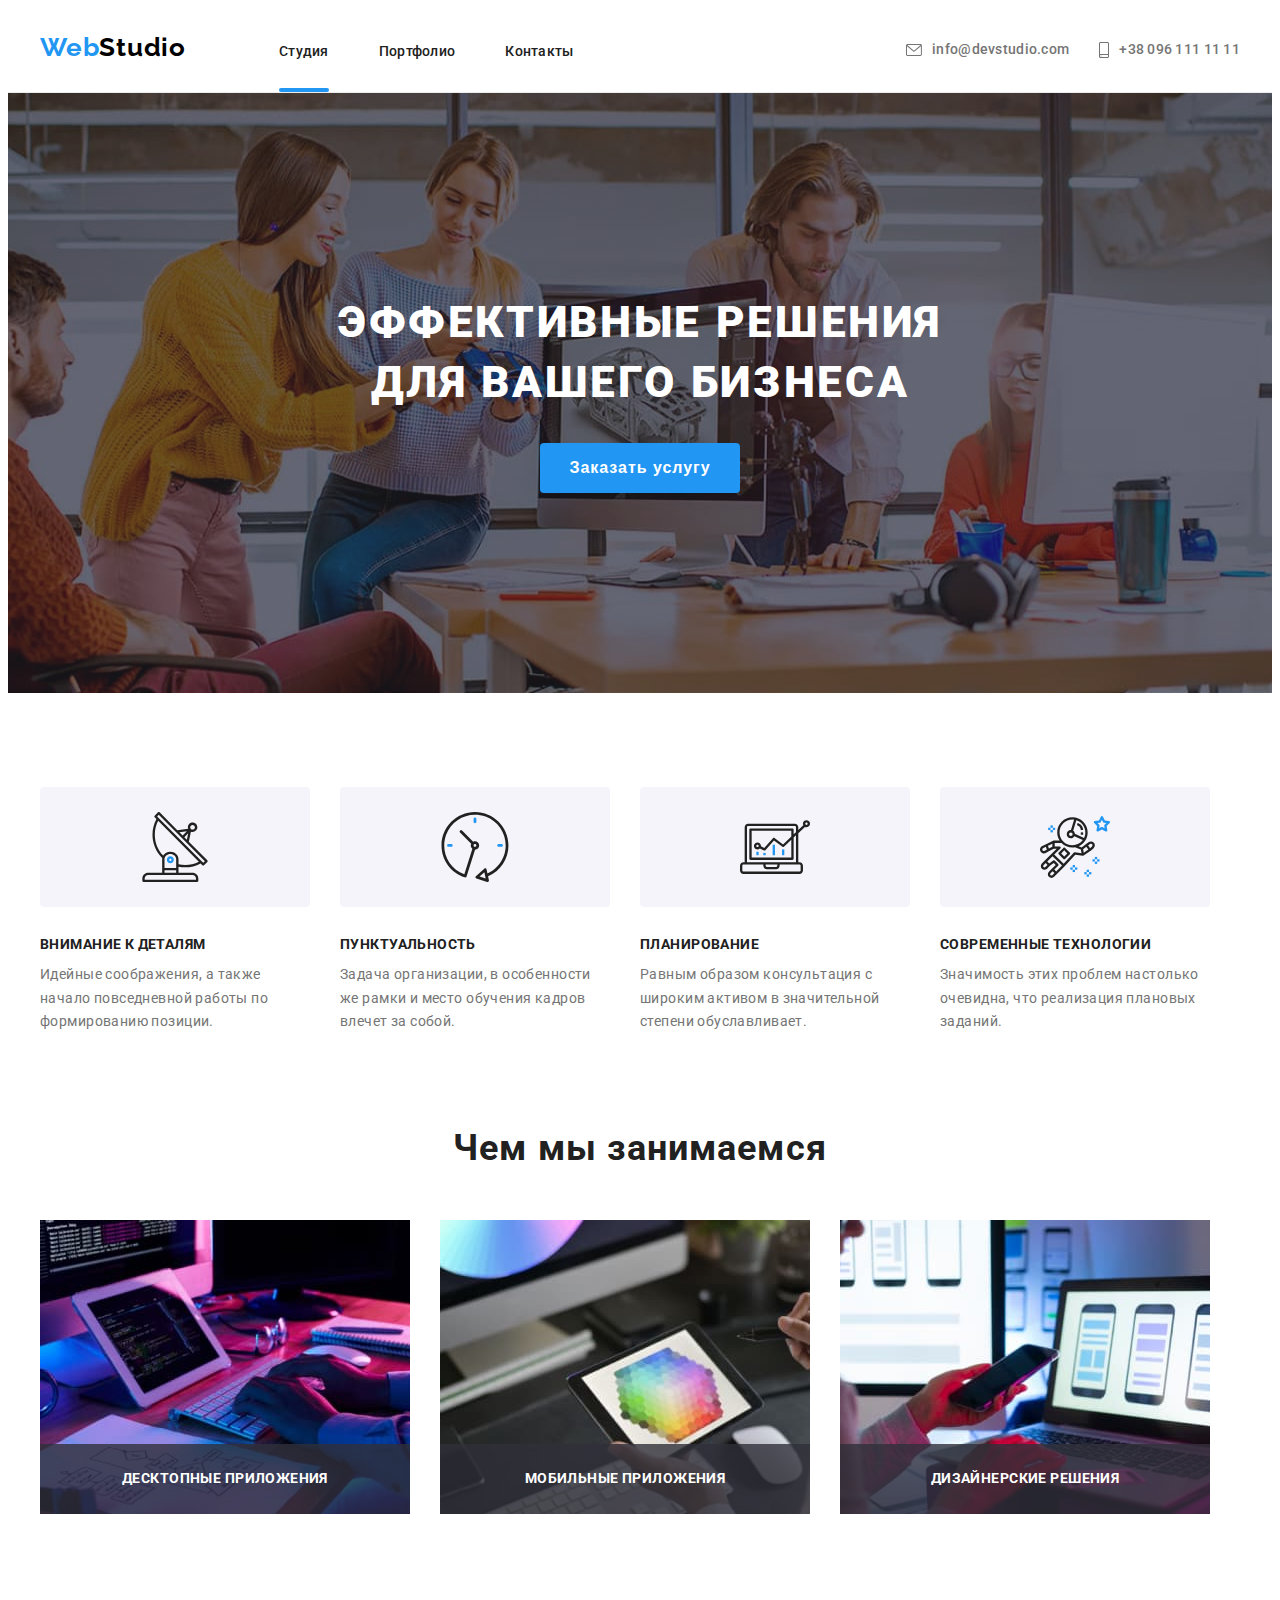
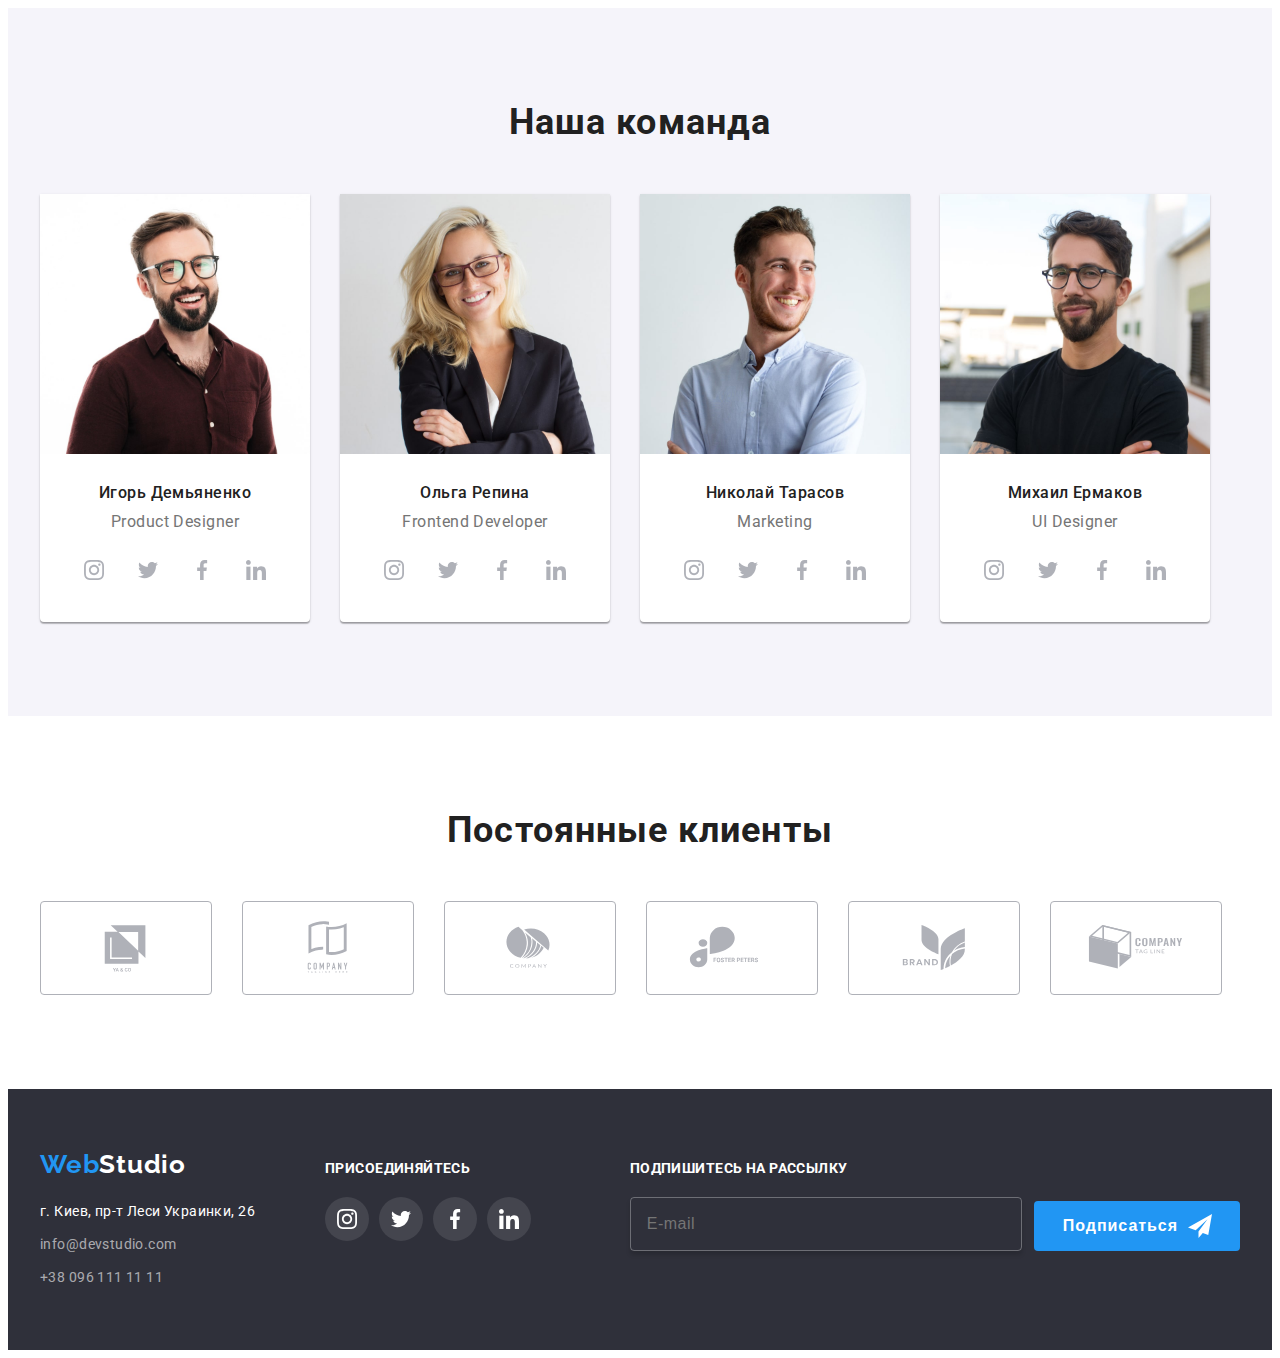
==== index.html @ 8628cba4 "Initial commit" ====
<!DOCTYPE html>
<html lang="ru">
  <head>
    <meta charset="UTF-8" />
    <meta http-equiv="X-UA-Compatible" content="IE=edge" />
    <meta name="viewport" content="width=device-width, initial-scale=1.0" />
    <title>WebStudio</title>
    <link rel="preconnect" href="https://fonts.googleapis.com" />
    <link rel="preconnect" href="https://fonts.gstatic.com" crossorigin />
    <link
      href="https://fonts.googleapis.com/css2?family=Raleway:wght@700&family=Roboto:wght@400;500;700;900&display=swap"
      rel="stylesheet"
    />
    <link
      rel="stylesheet"
      href="https://cdnjs.cloudflare.com/ajax/libs/modern-normalize/1.1.0/modern-normalize.min.css"
      integrity="sha512-wpPYUAdjBVSE4KJnH1VR1HeZfpl1ub8YT/NKx4PuQ5NmX2tKuGu6U/JRp5y+Y8XG2tV+wKQpNHVUX03MfMFn9Q=="
      crossorigin="anonymous"
      referrerpolicy="no-referrer"
    />
    <link rel="stylesheet" href="./css/main.min.css" />
  </head>
  <body>
    <header class="header">
      <div class="container header__container">
        <a class="logo header__logo" lang="en" href="./index.html"
          >Web<span class="header__logo-studio--color">Studio</span>
        </a>
        <nav>
          <ul class="wrap">
            <li class="header__list">
              <a class="header__nav header__nav--current" href="./index.html">Студия</a>
            </li>
            <li class="header__list">
              <a class="header__nav" href="./portfolio.html">Портфолио</a>
            </li>
            <li class="header__list">
              <a class="header__nav" href="">Контакты</a>
            </li>
          </ul>
        </nav>
        <ul class="header__contacts--position">
          <li>
            <a class="header__contacts header--gmail-position" href="mailto:info@devstudio.com">
              <svg class="header__contacts-icon" width="16" height="12">
                <use href="./images/icons.svg#icon-envelope"></use></svg
              >info@devstudio.com</a
            >
          </li>
          <li>
            <a class="header__contacts" href="tel:+380961111111">
              <svg class="header__contacts-icon" width="10" height="16">
                <use href="./images/icons.svg#icon-smartphone"></use></svg
              >+38 096 111 11 11</a
            >
          </li>
        </ul>
      </div>
    </header>
    <main class="main">
      <section class="title">
        <div class="container">
          <h1 class="title__text">Эффективные решения для вашего бизнеса</h1>
          <button class="button title__button--position" type="button" data-modal-open>
            Заказать услугу
          </button>
        </div>
      </section>
      <section class="features">
        <div class="container">
          <ul class="wrap">
            <li class="features__list">
              <div class="features__icon">
                <svg width="70" height="70">
                  <use href="./images/icons.svg#icon-antenna"></use>
                </svg>
              </div>
              <h3 class="features__list--item">Внимание к деталям</h3>
              <p class="features__list--aside">
                Идейные соображения, а также начало повседневной работы по формированию позиции.
              </p>
            </li>
            <li class="features__list">
              <div class="features__icon">
                <svg width="70" height="70">
                  <use href="./images/icons.svg#icon-clock"></use>
                </svg>
              </div>
              <h3 class="features__list--item">Пунктуальность</h3>
              <p class="features__list--aside">
                Задача организации, в особенности же рамки и место обучения кадров влечет за собой.
              </p>
            </li>
            <li class="features__list">
              <div class="features__icon">
                <svg width="70" height="70">
                  <use href="./images/icons.svg#icon-diagram"></use>
                </svg>
              </div>
              <h3 class="features__list--item">Планирование</h3>
              <p class="features__list--aside">
                Равным образом консультация с широким активом в значительной степени обуславливает.
              </p>
            </li>
            <li class="features__list">
              <div class="features__icon">
                <svg width="70" height="70">
                  <use href="./images/icons.svg#icon-astronaut"></use>
                </svg>
              </div>
              <h3 class="features__list--item">Современные технологии</h3>
              <p class="features__list--aside">
                Значимость этих проблем настолько очевидна, что реализация плановых заданий.
              </p>
            </li>
          </ul>
        </div>
      </section>
      <section class="work">
        <div class="container">
          <h2 class="work__title">Чем мы занимаемся</h2>
          <ul class="wrap">
            <li class="work__list">
              <img
                src="./images/img1.jpg"
                width="370"
                height="294"
                alt="Создание структуры и написание кода"
              />
              <p class="work__text">Десктопные приложения</p>
            </li>
            <li class="work__list">
              <img
                src="./images/img2.jpg"
                width="370"
                height="294"
                alt="Создание приложения для мобильного"
              />
              <p class="work__text">Мобильные приложения</p>
            </li>
            <li class="work__list">
              <img src="./images/img3.jpg" width="370" height="294" alt="Подбор цветовых решений" />
              <p class="work__text">Дизайнерские решения</p>
            </li>
          </ul>
        </div>
      </section>
      <section class="team">
        <div class="container">
          <h2 class="title__team">Наша команда</h2>
          <ul class="wrap">
            <li class="team__list">
              <img src="./images/comand1.jpg" width="270" height="260" alt="Игорь Демьяненко" />
              <div class="team__card">
                <h3 class="team__name">Игорь Демьяненко</h3>
                <p class="team__prof" lang="en">Product Designer</p>
                <ul class="soc-list">
                  <li class="soc-list__item">
                    <a class="soc-list__link soc-list__link--color-grey" href="">
                      <svg width="20" height="20">
                        <use href="./images/icons.svg#icon-instagram"></use>
                      </svg>
                    </a>
                  </li>
                  <li class="soc-list__item">
                    <a class="soc-list__link soc-list__link--color-grey" href="">
                      <svg width="20" height="20">
                        <use href="./images/icons.svg#icon-twitter"></use>
                      </svg>
                    </a>
                  </li>
                  <li class="soc-list__item">
                    <a class="soc-list__link soc-list__link--color-grey" href="">
                      <svg width="20" height="20">
                        <use href="./images/icons.svg#icon-facebook"></use>
                      </svg>
                    </a>
                  </li>
                  <li class="soc-list__item">
                    <a class="soc-list__link soc-list__link--color-grey" href="">
                      <svg width="20" height="20">
                        <use href="./images/icons.svg#icon-linkedin"></use>
                      </svg>
                    </a>
                  </li>
                </ul>
              </div>
            </li>
            <li class="team__list">
              <img src="./images/comand2.jpg" width="270" height="260" alt="Ольга Репина" />
              <div class="team__card">
                <h3 class="team__name">Ольга Репина</h3>
                <p class="team__prof" lang="en">Frontend Developer</p>
                <ul class="soc-list">
                  <li class="soc-list__item">
                    <a class="soc-list__link soc-list__link--color-grey" href="">
                      <svg width="20" height="20">
                        <use href="./images/icons.svg#icon-instagram"></use>
                      </svg>
                    </a>
                  </li>
                  <li class="soc-list__item">
                    <a class="soc-list__link soc-list__link--color-grey" href="">
                      <svg width="20" height="20">
                        <use href="./images/icons.svg#icon-twitter"></use>
                      </svg>
                    </a>
                  </li>
                  <li class="soc-list__item">
                    <a class="soc-list__link soc-list__link--color-grey" href="">
                      <svg width="20" height="20">
                        <use href="./images/icons.svg#icon-facebook"></use>
                      </svg>
                    </a>
                  </li>
                  <li class="soc-list__item">
                    <a class="soc-list__link soc-list__link--color-grey" href="">
                      <svg width="20" height="20">
                        <use href="./images/icons.svg#icon-linkedin"></use>
                      </svg>
                    </a>
                  </li>
                </ul>
              </div>
            </li>
            <li class="team__list">
              <img src="./images/comand3.jpg" width="270" height="260" alt="Николай Тарасов" />
              <div class="team__card">
                <h3 class="team__name">Николай Тарасов</h3>
                <p class="team__prof" lang="en">Marketing</p>
                <ul class="soc-list">
                  <li class="soc-list__item">
                    <a class="soc-list__link soc-list__link--color-grey" href="">
                      <svg width="20" height="20">
                        <use href="./images/icons.svg#icon-instagram"></use>
                      </svg>
                    </a>
                  </li>
                  <li class="soc-list__item">
                    <a class="soc-list__link soc-list__link--color-grey" href="">
                      <svg width="20" height="20">
                        <use href="./images/icons.svg#icon-twitter"></use>
                      </svg>
                    </a>
                  </li>
                  <li class="soc-list__item">
                    <a class="soc-list__link soc-list__link--color-grey" href="">
                      <svg width="20" height="20">
                        <use href="./images/icons.svg#icon-facebook"></use>
                      </svg>
                    </a>
                  </li>
                  <li class="soc-list__item">
                    <a class="soc-list__link soc-list__link--color-grey" href="">
                      <svg width="20" height="20">
                        <use href="./images/icons.svg#icon-linkedin"></use>
                      </svg>
                    </a>
                  </li>
                </ul>
              </div>
            </li>
            <li class="team__list">
              <img src="./images/comand4.jpg" width="270" height="260" alt="Михаил Ермаков" />
              <div class="team__card">
                <h3 class="team__name">Михаил Ермаков</h3>
                <p class="team__prof" lang="en">UI Designer</p>
                <ul class="soc-list">
                  <li class="soc-list__item">
                    <a class="soc-list__link soc-list__link--color-grey" href="">
                      <svg width="20" height="20">
                        <use href="./images/icons.svg#icon-instagram"></use>
                      </svg>
                    </a>
                  </li>
                  <li class="soc-list__item">
                    <a class="soc-list__link soc-list__link--color-grey" href="">
                      <svg width="20" height="20">
                        <use href="./images/icons.svg#icon-twitter"></use>
                      </svg>
                    </a>
                  </li>
                  <li class="soc-list__item">
                    <a class="soc-list__link soc-list__link--color-grey" href="">
                      <svg width="20" height="20">
                        <use href="./images/icons.svg#icon-facebook"></use>
                      </svg>
                    </a>
                  </li>
                  <li class="soc-list__item">
                    <a class="soc-list__link soc-list__link--color-grey" href="">
                      <svg width="20" height="20">
                        <use href="./images/icons.svg#icon-linkedin"></use>
                      </svg>
                    </a>
                  </li>
                </ul>
              </div>
            </li>
          </ul>
        </div>
      </section>
      <section class="clients">
        <div class="container">
          <h2 class="clients__title">Постоянные клиенты</h2>
          <ul class="wrap">
            <li class="clients__list">
              <a class="clients__link" href="">
                <svg width="106" height="60">
                  <use href="./images/icons.svg#icon-Logo1"></use>
                </svg>
              </a>
            </li>
            <li class="clients__list">
              <a class="clients__link" href="">
                <svg width="106" height="60">
                  <use href="./images/icons.svg#icon-Logo2"></use>
                </svg>
              </a>
            </li>
            <li class="clients__list">
              <a class="clients__link" href="">
                <svg width="106" height="60">
                  <use href="./images/icons.svg#icon-Logo3"></use>
                </svg>
              </a>
            </li>
            <li class="clients__list">
              <a class="clients__link" href="">
                <svg width="106" height="60">
                  <use href="./images/icons.svg#icon-Logo4"></use>
                </svg>
              </a>
            </li>
            <li class="clients__list">
              <a class="clients__link" href="">
                <svg width="106" height="60">
                  <use href="./images/icons.svg#icon-Logo5"></use>
                </svg>
              </a>
            </li>
            <li class="clients__list">
              <a class="clients__link" href="">
                <svg width="106" height="60">
                  <use href="./images/icons.svg#icon-Logo6"></use>
                </svg>
              </a>
            </li>
          </ul>
        </div>
      </section>
    </main>
    <footer class="footer">
      <div class="footer__wrap container">
        <div class="footer__item">
          <div class="footer__logo">
            <a class="logo" lang="en" href="./index.html"
              >Web<span class="footer__logo-studio--color">Studio</span>
            </a>
          </div>
          <address>
            <ul>
              <li class="address__list">
                <p>г. Киев, пр-т Леси Украинки, 26</p>
              </li>
              <li class="address__list">
                <a class="footer__contacts" href="mailto:info@devstudio.com">info@devstudio.com</a>
              </li>
              <li class="address__list">
                <a class="footer__contacts" href="tel:+380961111111">+38 096 111 11 11</a>
              </li>
            </ul>
          </address>
        </div>
        <div class="conect">
          <p class="conect__item">присоединяйтесь</p>
          <ul class="soc-list">
            <li class="soc-list__item">
              <a class="soc-list__link soc-list--color-white" href="">
                <svg width="20" height="20">
                  <use href="./images/icons.svg#icon-instagram"></use>
                </svg>
              </a>
            </li>
            <li class="soc-list__item">
              <a class="soc-list__link soc-list--color-white" href="">
                <svg width="20" height="20">
                  <use href="./images/icons.svg#icon-twitter"></use>
                </svg>
              </a>
            </li>
            <li class="soc-list__item">
              <a class="soc-list__link soc-list--color-white" href="">
                <svg width="20" height="20">
                  <use href="./images/icons.svg#icon-facebook"></use>
                </svg>
              </a>
            </li>
            <li class="soc-list__item">
              <a class="soc-list__link soc-list--color-white" href="">
                <svg width="20" height="20">
                  <use href="./images/icons.svg#icon-linkedin"></use>
                </svg>
              </a>
            </li>
          </ul>
        </div>
        <form class="footer__form">
          <div>
            <label class="footer__label" for="footer-mail">Подпишитесь на рассылку</label>
            <input
              class="footer__input"
              type="text"
              name="mail"
              id="footer-mail"
              placeholder="E-mail"
            />
          </div>
          <button class="button footer__button--position" type="submit">
            Подписаться
            <svg class="footer-button-icon" width="24" height="24">
              <use href="./images/icons.svg#icon-icon-send"></use>
            </svg>
          </button>
        </form>
      </div>
    </footer>
    <div class="backdrop is-hidden" data-modal>
      <div class="modal">
        <button class="button__close" type="button" data-modal-close>
          <svg class="client-icon" width="24" height="11">
            <use href="./images/icons.svg#icon-Vector"></use>
          </svg>
        </button>
        <form>
          <p class="modal-title">Оставьте свои данные, мы вам перезвоним</p>
          <div class="modal-field">
            <label class="modal-input" for="user-name">Имя</label>
            <div class="modal-input-wrap">
              <input
                type="text"
                class="modal-user-input"
                name="user-name"
                id="user-name"
                required
              />
              <svg class="input-icon" width="18" height="18">
                <use href="./images/icons.svg#icon-person"></use>
              </svg>
            </div>
          </div>
          <div class="modal-field">
            <label class="modal-input" for="user-tel">Телефон</label>
            <div class="modal-input-wrap">
              <input
                type="tel"
                class="modal-user-input"
                name="user-tel"
                id="user-tel"
                required
                title="+38----------"
              />
              <svg class="input-icon" width="18" height="18">
                <use href="./images/icons.svg#icon-phone"></use>
              </svg>
            </div>
          </div>
          <div class="modal-field">
            <label class="modal-input" for="user-email">Почта</label>
            <div class="modal-input-wrap">
              <input
                type="email"
                class="modal-user-input"
                name="user-email"
                id="user-email"
                required
              />
              <svg class="input-icon" width="18" height="18">
                <use href="./images/icons.svg#icon-email"></use>
              </svg>
            </div>
          </div>
          <div class="modal-field text">
            <label class="modal-input" for="user-text"> Комментарий </label>
            <textarea
              name="user-text"
              id="user-text"
              class="modal-user-coment"
              placeholder="Введите текст"
            ></textarea>
          </div>
          <label class="modal-field-accept">
            <input
              type="checkbox"
              class="input-accept-hidden visually-hidden"
              name="accept"
              value="accept"
            />
            Соглашаюсь с рассылкой и принимаю
            <a href="" class="check-link">Условия договора</a>
            <span class="input-accept"></span>
          </label>
          <button class="button form__button--position" type="submit">Отправить</button>
        </form>
      </div>
    </div>
    <script src="./js/modal.js"></script>
  </body>
</html>
---- css/main.min.css ----
body{font-family:var(--primary-font);color:#757575}.wrap{display:flex;align-items:center}.container{width:1200px;margin-right:auto;margin-left:auto;padding-right:15px;padding-left:15px}:root{--title-text-color: #212121;--primary-color: #757575;--white-color: #FFFFFF;--black-color: #000000;--accent-color: #2196F3;--primary-font: "Roboto", Tahoma, sans-serif;--secondary-font: "Raleway", Tahoma, sans-serif;--transition: 250ms cubic-bezier(0.4, 0, 0.2, 1);--primary-background-color: #2F303A;--secondary-background-color: #F5F4FA}p,h1,h2,h3,h4,h5,h6{margin:0}ul{list-style:none;padding-left:0;margin:0}img{display:block}a{text-decoration:none}.visually-hidden{position:absolute;white-space:nowrap;width:1px;height:1px;overflow:hidden;border:0;padding:15px;clip:rect(0 0 0 0);clip-path:inset(50%);margin:-1px}.logo{font-family:var(--secondary-font);font-style:normal;font-weight:700;font-size:26px;line-height:1.19;letter-spacing:.03em;color:var(--accent-color)}.header__logo{margin-right:93px;padding:24px 0}.header__logo-studio--color{color:var(--black-color)}.footer__logo{margin-bottom:20px}.footer__logo-studio--color{color:var(--white-color)}.backdrop{position:fixed;top:0;left:0;width:100%;height:100%;background-color:rgba(0,0,0,.2);display:flex;align-items:center;justify-content:center;transform:scale(1);transition:transform 1500ms cubic-bezier(0.4, 0, 0.2, 1),opacity 1500ms cubic-bezier(0.4, 0, 0.2, 1),visibility 1500ms cubic-bezier(0.4, 0, 0.2, 1)}.backdrop.is-hidden{opacity:0;pointer-events:none;visibility:hidden}.backdrop.is-hidden .modal{transform:scale(0)}.modal{position:absolute;padding:40px;width:528px;min-height:581px;border-radius:4px;background-color:var(--white-color);transition:transform 1500ms cubic-bezier(0.4, 0, 0.2, 1)}.client-icon{transition:fill var(--transition)}.button__close:hover .client-icon{fill:var(--accent-color)}.soc-list{display:flex;justify-content:center;align-items:center}.soc-list__item+.soc-list__item{margin-left:10px}.soc-list__link{width:44px;height:44px;border-radius:50%;display:flex;justify-content:center;align-items:center;transition:var(--transition)}.soc-list__link:hover,.soc-list__link:focus{background-color:var(--accent-color);fill:var(--white-color)}.soc-list--color-white{background-color:rgba(255,255,255,.1);fill:var(--white-color)}.soc-list__link--color-grey{background-color:var(--white-color);fill:#afb1b8}.button{font-weight:700;font-size:16px;line-height:1.87;letter-spacing:.06em;cursor:pointer;min-width:200px;min-height:50px;color:var(--white-color);background-color:var(--accent-color);border:none;border-radius:4px;transition:background-color var(--transition),box-shadow var(--transition)}.button:hover,.button:focus{background-color:#188ce8;box-shadow:0px 4px 4px rgba(0,0,0,.15)}.title__button--position{display:block;text-align:center;margin:auto}.footer__button--position{display:flex;justify-content:center;align-items:center;padding:10px 28px 10px 29px;margin-left:12px}.footer-button-icon{margin-left:10px}.button__close{position:absolute;top:8px;right:8px;width:30px;height:30px;border-radius:50%;background-color:rgba(0,0,0,0);border:1px solid rgba(0,0,0,.1);display:flex;justify-content:center;align-items:center;cursor:pointer}.form__button--position{display:block;font-family:inherit;text-align:center;margin-left:auto;margin-right:auto;padding:10px 55px 10px 56px}.portfolio__button-list{margin-bottom:50px;justify-content:center}.portfolio__button-list--item:not(:last-child){margin-right:8px}.portfolio__button{font-weight:500;font-size:16px;line-height:1.62;letter-spacing:.03em;cursor:pointer;border:none;border-radius:4px;color:var(--title-text-color);background-color:#f5f4fa;padding:6px 22px;text-align:center;transition:background-color var(--transition),box-shadow var(--transition)}.portfolio__button:hover,.portfolio__button:focus{color:var(--white-color);background-color:var(--accent-color);box-shadow:0px 3px 1px rgba(0,0,0,.1),0px 1px 2px rgba(0,0,0,.08),0px 2px 2px rgba(0,0,0,.12)}.footer__form{display:flex;align-items:flex-end;margin-left:auto}.footer__label{display:block;color:var(--white-color);font-weight:700;font-size:14px;line-height:1.14;letter-spacing:.03em;text-transform:uppercase;margin-bottom:20px}.footer__input{width:358px;height:50px;border:1px solid rgba(255,255,255,.3);box-shadow:0px 4px 4px rgba(0,0,0,.15);border-radius:4px;background-color:rgba(0,0,0,0);padding-left:16px;padding-right:16px}.footer__input:placeholder-shown{font-size:16px;letter-spacing:.03em;color:rgba(255,255,255,.6)}.modal-title{font-weight:700;font-size:20px;line-height:1.15;text-align:center;letter-spacing:.03em;color:var(--title-text-color);margin-bottom:12px}.modal-field{margin-bottom:10px}.modal-field.text{margin-bottom:20px}.modal-input{display:block;font-size:12px;line-height:1.17;letter-spacing:.01em;color:var(--primary-color);margin-bottom:4px}.modal-user-input{width:100%;height:40px;border:1px solid rgba(33,33,33,.2);border-radius:4px;padding-left:42px;transition:border-color var(--transition)}.modal-user-coment{width:100%;height:120px;border:1px solid rgba(33,33,33,.2);border-radius:4px;padding:12px 16px;resize:none;transition:border-color var(--transition)}.modal-user-coment::placeholder{font-size:12px;line-height:1.17;letter-spacing:.01em;color:rgba(117,117,117,.5)}.modal-input-wrap{position:relative}.input-icon{position:absolute;top:50%;left:12px;transform:translateY(-50%);fill:var(--title-text-color);transition:fill var(--transition)}.modal-field:focus-within .input-icon{fill:var(--accent-color)}.modal-field:focus-within .modal-user-input{outline:none;border-color:var(--accent-color)}.modal-field:focus-within .modal-user-coment{outline:none;border-color:var(--accent-color)}.check-text{display:block;font-weight:400;font-size:14px;letter-spacing:.03em;color:var(--primary-color);margin-bottom:30px}.check-link{color:var(--accent-color)}.modal-field-accept{position:relative;display:block;color:var(--primary-color);font-size:14px;line-height:1.71;letter-spacing:.03em;padding-left:36px;margin-bottom:30px}.input-accept{display:block;position:absolute;left:12px;top:50%;transform:translateY(-50%);width:16px;height:15px;border:2px solid var(--title-text-color);border-radius:4px}.input-accept-hidden:checked~.input-accept{background-color:var(--accent-color);border:none;background-image:url(../images/icon-accept.svg);background-repeat:no-repeat;background-size:auto;background-position:center}.header{border-bottom:1px solid #ececec}.header__container{display:flex;align-items:baseline}.header__list{padding:32px 0;position:relative}.header__list:not(:last-child){margin-right:50px}.header__nav--current{color:var(--accent-color)}.header__nav--current::after{position:absolute;content:"";left:0;bottom:0;width:100%;height:4px;border-radius:2px;background:var(--accent-color)}.header__nav{font-weight:500;font-size:14px;line-height:1.14;letter-spacing:.02em;color:var(--title-text-color);transition:color 250ms var(--transition)}.header__nav:hover,.header__nav:focus{color:var(--accent-color)}.header__contacts--position{display:flex;align-items:center;margin-left:auto}.header__contacts{font-weight:500;font-size:14px;line-height:1.14;letter-spacing:.02em;color:var(--primary-color);fill:var(--primary-color);display:flex;align-items:center;transition:color var(--transition),fill var(--transition)}.header__contacts:hover,.header__contacts:focus{color:var(--accent-color);fill:var(--accent-color)}.header--gmail-position{margin-right:30px}.header__contacts-icon{margin-right:10px}.title{background-color:var(--primary-background-color);padding:200px 0;text-align:center;background-image:linear-gradient(rgba(47, 48, 58, 0.4), rgba(47, 48, 58, 0.4)),url(../images/img_fon.jpg);background-repeat:no-repeat;background-position:50% 50%}.title__text{font-weight:900;font-size:44px;line-height:1.36;letter-spacing:.06em;text-transform:uppercase;color:var(--white-color);max-width:700px;margin:0 auto 30px auto}.features{padding-top:94px}.features__list{width:270px}.features__list:not(:last-child){margin-right:30px}.features__icon{width:270px;height:120px;background-color:#f5f4fa;border-radius:4px;margin-bottom:30px;display:flex;justify-content:center;align-items:center}.features__list--item{font-size:14px;line-height:1.14;letter-spacing:.03em;text-transform:uppercase;margin-bottom:10px;color:var(--title-text-color)}.features__list--aside{font-size:14px;line-height:1.71;letter-spacing:.03em}.work{position:relative;padding-top:94px;padding-bottom:94px}.work__title{font-weight:700;font-size:36px;line-height:1.16;text-align:center;letter-spacing:.03em;color:var(--title-text-color);margin-bottom:50px}.work__list:not(:last-child){margin-right:30px}.work__list{position:relative}.work__text{position:absolute;bottom:0;width:100%;padding-top:27px;padding-bottom:27px;font-weight:700;font-size:14px;line-height:1.14;text-align:center;letter-spacing:.03em;text-transform:uppercase;color:var(--white-color);background-color:rgba(47,48,58,.8)}.team{background-color:var(--secondary-background-color);padding:94px 0}.title__team{font-weight:700;font-size:36px;line-height:1.16;text-align:center;letter-spacing:.03em;margin-bottom:50px;color:var(--title-text-color)}.team__list{background:var(--white-color);box-shadow:0px 1px 3px rgba(0,0,0,.12),0px 1px 1px rgba(0,0,0,.14),0px 2px 1px rgba(0,0,0,.2);border-radius:0 0 4px 4px}.team__list:not(:last-child){margin-right:30px}.team__card{padding-top:30px;padding-bottom:30px}.team__name{font-weight:500;font-size:16px;line-height:1.18;text-align:center;letter-spacing:.03em;margin-bottom:10px;color:var(--title-text-color)}.team__prof{font-size:16px;line-height:1.18;text-align:center;letter-spacing:.03em;margin-bottom:16px}.clients{padding:94px 0}.clients__title{font-weight:700;font-size:36px;line-height:1.16;text-align:center;letter-spacing:.03em;margin-bottom:50px;color:var(--title-text-color)}.clients__list+.clients__list{margin-left:30px}.clients__link{width:170px;height:92px;display:flex;justify-content:center;align-items:center;border:1px solid #afb1b8;border-radius:4px;fill:#afb1b8;transition:fill var(--transition),border var(--transition)}.clients__link:hover,.clients__link:focus{border:1px solid var(--accent-color);fill:var(--accent-color)}.footer{background:var(--primary-background-color);padding:60px 0}.footer__wrap{display:flex;align-items:baseline}.footer__item{margin-right:70px}.address__list{font-style:normal;font-weight:400;font-size:14px;line-height:1.71;letter-spacing:.03em;color:var(--white-color);margin-bottom:9px}.address__list:last-child{margin-bottom:0}.footer__contacts{color:rgba(255,255,255,.6);transition:color 250ms var(--transition)}.footer__contacts:hover,.footer__contacts:focus{color:var(--accent-color)}.conect__item{font-weight:700;font-size:14px;line-height:1.14;letter-spacing:.03em;text-transform:uppercase;color:var(--white-color);margin-bottom:20px}.portfolio{padding-top:94px;padding-bottom:94px}.card__list{display:flex;flex-wrap:wrap}.card__list--item{width:370px;margin-right:30px;margin-bottom:30px;transition:box-shadow var(--transition)}.card__list--item:hover,.card__list--item:focus{box-shadow:0px 3px 1px rgba(0,0,0,.1),0px 1px 2px rgba(0,0,0,.08),0px 2px 2px rgba(0,0,0,.12);border-radius:4px}.card__list--item:nth-child(3n){margin-right:0}.card__list--item:nth-last-child(-n+3){margin-bottom:0}.card__text--wrap{position:relative;overflow:hidden}.card__top-text{position:absolute;top:0;background-color:rgba(33,150,243,.9);color:var(--white-color);font-weight:400;font-size:18px;line-height:1.55;letter-spacing:.03em;padding:63px 24px;height:100%;transform:translateY(101%);transition:transform var(--transition);overflow:auto}.card__list--item:hover .card__top-text{transform:translateY(0%)}.card--item{border-right:1px solid #eee;border-bottom:1px solid #eee;border-left:1px solid #eee;padding:20px 24px}.card__name{font-weight:700;font-size:18px;line-height:2;letter-spacing:.06em;color:var(--title-text-color);margin-bottom:4px}.card__name--item{font-size:16px;line-height:1.9;letter-spacing:.03em}/*# sourceMappingURL=main.min.css.map */
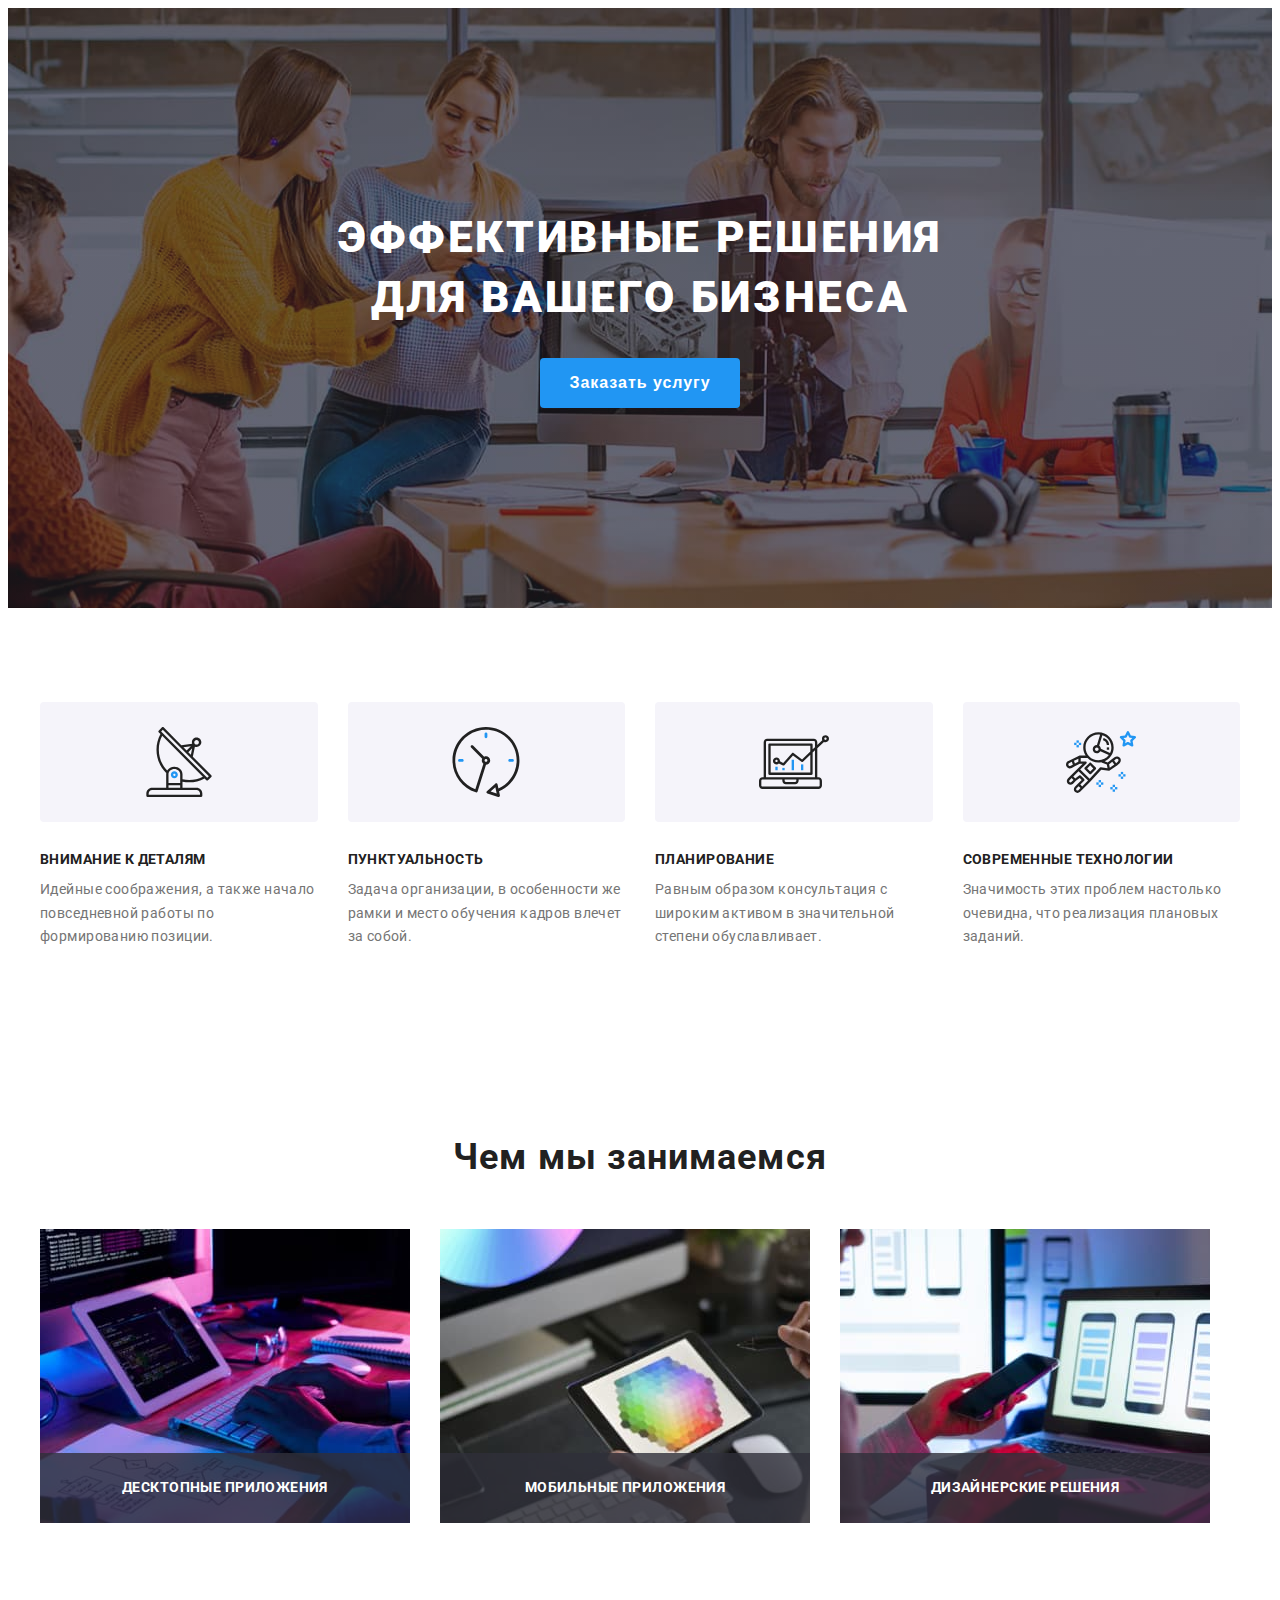
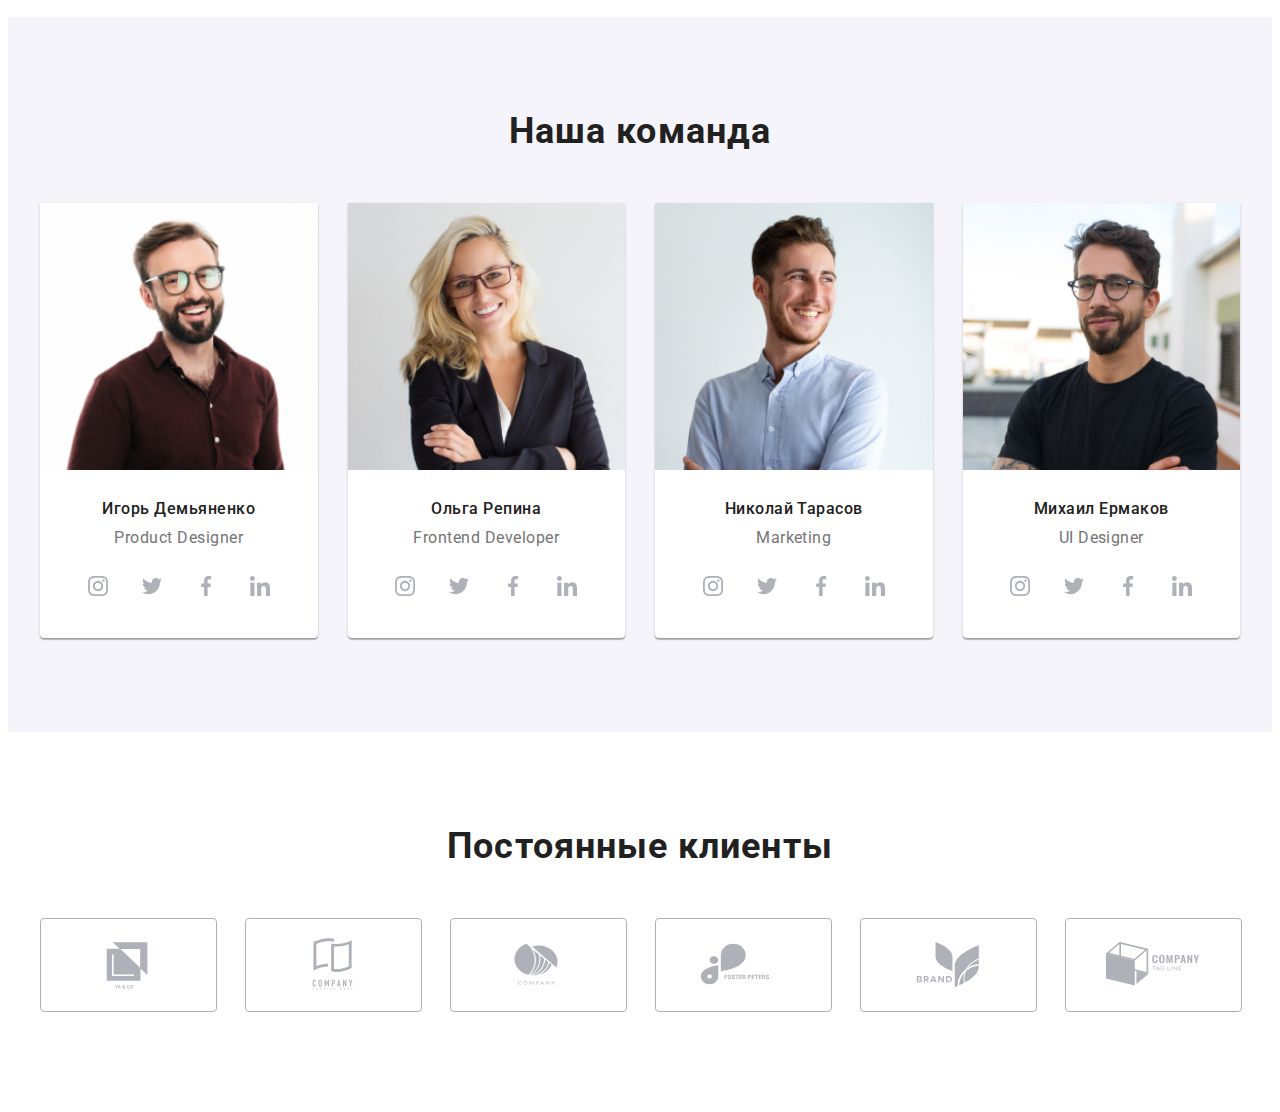
==== commit e87746e0: "dz 8 50%" ====
--- a/index.html
+++ b/index.html
@@ -21,7 +21,7 @@
     <link rel="stylesheet" href="./css/main.min.css" />
   </head>
   <body>
-    <header class="header">
+    <!-- <header class="header">
       <div class="container header__container">
         <a class="logo header__logo" lang="en" href="./index.html"
           >Web<span class="header__logo-studio--color">Studio</span>
@@ -56,7 +56,7 @@
           </li>
         </ul>
       </div>
-    </header>
+    </header> -->
     <main class="main">
       <section class="title">
         <div class="container">
@@ -68,48 +68,48 @@
       </section>
       <section class="features">
         <div class="container">
-          <ul class="wrap">
-            <li class="features__list">
+          <ul class="features__list">
+            <li class="features__item">
               <div class="features__icon">
                 <svg width="70" height="70">
                   <use href="./images/icons.svg#icon-antenna"></use>
                 </svg>
               </div>
-              <h3 class="features__list--item">Внимание к деталям</h3>
-              <p class="features__list--aside">
+              <h3 class="features__title">Внимание к деталям</h3>
+              <p class="features__description">
                 Идейные соображения, а также начало повседневной работы по формированию позиции.
               </p>
             </li>
-            <li class="features__list">
+            <li class="features__item">
               <div class="features__icon">
                 <svg width="70" height="70">
                   <use href="./images/icons.svg#icon-clock"></use>
                 </svg>
               </div>
-              <h3 class="features__list--item">Пунктуальность</h3>
-              <p class="features__list--aside">
+              <h3 class="features__title">Пунктуальность</h3>
+              <p class="features__description">
                 Задача организации, в особенности же рамки и место обучения кадров влечет за собой.
               </p>
             </li>
-            <li class="features__list">
+            <li class="features__item">
               <div class="features__icon">
                 <svg width="70" height="70">
                   <use href="./images/icons.svg#icon-diagram"></use>
                 </svg>
               </div>
-              <h3 class="features__list--item">Планирование</h3>
-              <p class="features__list--aside">
+              <h3 class="features__title">Планирование</h3>
+              <p class="features__description">
                 Равным образом консультация с широким активом в значительной степени обуславливает.
               </p>
             </li>
-            <li class="features__list">
+            <li class="features__item">
               <div class="features__icon">
                 <svg width="70" height="70">
                   <use href="./images/icons.svg#icon-astronaut"></use>
                 </svg>
               </div>
-              <h3 class="features__list--item">Современные технологии</h3>
-              <p class="features__list--aside">
+              <h3 class="features__title">Современные технологии</h3>
+              <p class="features__description">
                 Значимость этих проблем настолько очевидна, что реализация плановых заданий.
               </p>
             </li>
@@ -119,8 +119,8 @@
       <section class="work">
         <div class="container">
           <h2 class="work__title">Чем мы занимаемся</h2>
-          <ul class="wrap">
-            <li class="work__list">
+          <ul class="work__list">
+            <li class="work__item">
               <img
                 src="./images/img1.jpg"
                 width="370"
@@ -129,7 +129,7 @@
               />
               <p class="work__text">Десктопные приложения</p>
             </li>
-            <li class="work__list">
+            <li class="work__item">
               <img
                 src="./images/img2.jpg"
                 width="370"
@@ -138,7 +138,7 @@
               />
               <p class="work__text">Мобильные приложения</p>
             </li>
-            <li class="work__list">
+            <li class="work__item">
               <img src="./images/img3.jpg" width="370" height="294" alt="Подбор цветовых решений" />
               <p class="work__text">Дизайнерские решения</p>
             </li>
@@ -147,13 +147,26 @@
       </section>
       <section class="team">
         <div class="container">
-          <h2 class="title__team">Наша команда</h2>
-          <ul class="wrap">
-            <li class="team__list">
-              <img src="./images/comand1.jpg" width="270" height="260" alt="Игорь Демьяненко" />
+          <h2 class="team__title">Наша команда</h2>
+          <ul class="team__list">
+            <li class="team__item">
+              <img
+                class="team__card-photo"
+                srcset="
+                  ./images/team/team1-desktop.jpg    270w,
+                  ./images/team/team1-tablet.jpg     354w,
+                  ./images/team/team1-mobile.jpg     450w,
+                  ./images/team/team1-desktop@2x.jpg 540w,
+                  ./images/team/team1-tablet@2x.jpg  708w,
+                  ./images/team/team1-mobile@2x.jpg  900w
+                "
+                sizes="(min-width: 1200px) 270px, (min-width: 768px) 354px, (min-width:480px) 450px, 100vw"
+                src="./images/team/team1-mobile.jpg"
+                alt="Фото Игоря Демьяненко"
+              />
               <div class="team__card">
-                <h3 class="team__name">Игорь Демьяненко</h3>
-                <p class="team__prof" lang="en">Product Designer</p>
+                <h3 class="team__card-name">Игорь Демьяненко</h3>
+                <p class="team__card-prof" lang="en">Product Designer</p>
                 <ul class="soc-list">
                   <li class="soc-list__item">
                     <a class="soc-list__link soc-list__link--color-grey" href="">
@@ -186,11 +199,24 @@
                 </ul>
               </div>
             </li>
-            <li class="team__list">
-              <img src="./images/comand2.jpg" width="270" height="260" alt="Ольга Репина" />
+            <li class="team__item">
+              <img
+                class="team__card-photo"
+                srcset="
+                  ./images/team/team2-desktop.jpg    270w,
+                  ./images/team/team2-tablet.jpg     354w,
+                  ./images/team/team2-mobile.jpg     450w,
+                  ./images/team/team2-desktop@2x.jpg 540w,
+                  ./images/team/team2-tablet@2x.jpg  708w,
+                  ./images/team/team2-mobile@2x.jpg  900w
+                "
+                sizes="(min-width: 1200px) 270px, (min-width: 768px) 354px, (min-width:480px) 450px, 100vw"
+                src="./images/team/team2-mobile.jpg"
+                alt="Фото Игоря Демьяненко"
+              />
               <div class="team__card">
-                <h3 class="team__name">Ольга Репина</h3>
-                <p class="team__prof" lang="en">Frontend Developer</p>
+                <h3 class="team__card-name">Ольга Репина</h3>
+                <p class="team__card-prof" lang="en">Frontend Developer</p>
                 <ul class="soc-list">
                   <li class="soc-list__item">
                     <a class="soc-list__link soc-list__link--color-grey" href="">
@@ -223,11 +249,24 @@
                 </ul>
               </div>
             </li>
-            <li class="team__list">
-              <img src="./images/comand3.jpg" width="270" height="260" alt="Николай Тарасов" />
+            <li class="team__item">
+              <img
+                class="team__card-photo"
+                srcset="
+                  ./images/team/team3-desktop.jpg    270w,
+                  ./images/team/team3-tablet.jpg     354w,
+                  ./images/team/team3-mobile.jpg     450w,
+                  ./images/team/team3-desktop@2x.jpg 540w,
+                  ./images/team/team3-tablet@2x.jpg  708w,
+                  ./images/team/team3-mobile@2x.jpg  900w
+                "
+                sizes="(min-width: 1200px) 270px, (min-width: 768px) 354px, (min-width:480px) 450px, 100vw"
+                src="./images/team/team3-mobile.jpg"
+                alt="Фото Игоря Демьяненко"
+              />
               <div class="team__card">
-                <h3 class="team__name">Николай Тарасов</h3>
-                <p class="team__prof" lang="en">Marketing</p>
+                <h3 class="team__card-name">Николай Тарасов</h3>
+                <p class="team__card-prof" lang="en">Marketing</p>
                 <ul class="soc-list">
                   <li class="soc-list__item">
                     <a class="soc-list__link soc-list__link--color-grey" href="">
@@ -260,11 +299,24 @@
                 </ul>
               </div>
             </li>
-            <li class="team__list">
-              <img src="./images/comand4.jpg" width="270" height="260" alt="Михаил Ермаков" />
+            <li class="team__item">
+              <img
+                class="team__card-photo"
+                srcset="
+                  ./images/team/team4-desktop.jpg    270w,
+                  ./images/team/team4-tablet.jpg     354w,
+                  ./images/team/team4-mobile.jpg     450w,
+                  ./images/team/team4-desktop@2x.jpg 540w,
+                  ./images/team/team4-tablet@2x.jpg  708w,
+                  ./images/team/team4-mobile@2x.jpg  900w
+                "
+                sizes="(min-width: 1200px) 270px, (min-width: 768px) 354px, (min-width:480px) 450px, 100vw"
+                src="./images/team/team4-mobile.jpg"
+                alt="Фото Игоря Демьяненко"
+              />
               <div class="team__card">
-                <h3 class="team__name">Михаил Ермаков</h3>
-                <p class="team__prof" lang="en">UI Designer</p>
+                <h3 class="team__card-name">Михаил Ермаков</h3>
+                <p class="team__card-prof" lang="en">UI Designer</p>
                 <ul class="soc-list">
                   <li class="soc-list__item">
                     <a class="soc-list__link soc-list__link--color-grey" href="">
@@ -303,43 +355,43 @@
       <section class="clients">
         <div class="container">
           <h2 class="clients__title">Постоянные клиенты</h2>
-          <ul class="wrap">
-            <li class="clients__list">
+          <ul class="clients__list">
+            <li class="clients__item">
               <a class="clients__link" href="">
                 <svg width="106" height="60">
                   <use href="./images/icons.svg#icon-Logo1"></use>
                 </svg>
               </a>
             </li>
-            <li class="clients__list">
+            <li class="clients__item">
               <a class="clients__link" href="">
                 <svg width="106" height="60">
                   <use href="./images/icons.svg#icon-Logo2"></use>
                 </svg>
               </a>
             </li>
-            <li class="clients__list">
+            <li class="clients__item">
               <a class="clients__link" href="">
                 <svg width="106" height="60">
                   <use href="./images/icons.svg#icon-Logo3"></use>
                 </svg>
               </a>
             </li>
-            <li class="clients__list">
+            <li class="clients__item">
               <a class="clients__link" href="">
                 <svg width="106" height="60">
                   <use href="./images/icons.svg#icon-Logo4"></use>
                 </svg>
               </a>
             </li>
-            <li class="clients__list">
+            <li class="clients__item">
               <a class="clients__link" href="">
                 <svg width="106" height="60">
                   <use href="./images/icons.svg#icon-Logo5"></use>
                 </svg>
               </a>
             </li>
-            <li class="clients__list">
+            <li class="clients__item">
               <a class="clients__link" href="">
                 <svg width="106" height="60">
                   <use href="./images/icons.svg#icon-Logo6"></use>
@@ -350,7 +402,7 @@
         </div>
       </section>
     </main>
-    <footer class="footer">
+    <!-- <footer class="footer">
       <div class="footer__wrap container">
         <div class="footer__item">
           <div class="footer__logo">
@@ -424,7 +476,7 @@
           </button>
         </form>
       </div>
-    </footer>
+    </footer> -->
     <div class="backdrop is-hidden" data-modal>
       <div class="modal">
         <button class="button__close" type="button" data-modal-close>
--- a/css/main.min.css
+++ b/css/main.min.css
@@ -1 +1 @@
-body{font-family:var(--primary-font);color:#757575}.wrap{display:flex;align-items:center}.container{width:1200px;margin-right:auto;margin-left:auto;padding-right:15px;padding-left:15px}:root{--title-text-color: #212121;--primary-color: #757575;--white-color: #FFFFFF;--black-color: #000000;--accent-color: #2196F3;--primary-font: "Roboto", Tahoma, sans-serif;--secondary-font: "Raleway", Tahoma, sans-serif;--transition: 250ms cubic-bezier(0.4, 0, 0.2, 1);--primary-background-color: #2F303A;--secondary-background-color: #F5F4FA}p,h1,h2,h3,h4,h5,h6{margin:0}ul{list-style:none;padding-left:0;margin:0}img{display:block}a{text-decoration:none}.visually-hidden{position:absolute;white-space:nowrap;width:1px;height:1px;overflow:hidden;border:0;padding:15px;clip:rect(0 0 0 0);clip-path:inset(50%);margin:-1px}.logo{font-family:var(--secondary-font);font-style:normal;font-weight:700;font-size:26px;line-height:1.19;letter-spacing:.03em;color:var(--accent-color)}.header__logo{margin-right:93px;padding:24px 0}.header__logo-studio--color{color:var(--black-color)}.footer__logo{margin-bottom:20px}.footer__logo-studio--color{color:var(--white-color)}.backdrop{position:fixed;top:0;left:0;width:100%;height:100%;background-color:rgba(0,0,0,.2);display:flex;align-items:center;justify-content:center;transform:scale(1);transition:transform 1500ms cubic-bezier(0.4, 0, 0.2, 1),opacity 1500ms cubic-bezier(0.4, 0, 0.2, 1),visibility 1500ms cubic-bezier(0.4, 0, 0.2, 1)}.backdrop.is-hidden{opacity:0;pointer-events:none;visibility:hidden}.backdrop.is-hidden .modal{transform:scale(0)}.modal{position:absolute;padding:40px;width:528px;min-height:581px;border-radius:4px;background-color:var(--white-color);transition:transform 1500ms cubic-bezier(0.4, 0, 0.2, 1)}.client-icon{transition:fill var(--transition)}.button__close:hover .client-icon{fill:var(--accent-color)}.soc-list{display:flex;justify-content:center;align-items:center}.soc-list__item+.soc-list__item{margin-left:10px}.soc-list__link{width:44px;height:44px;border-radius:50%;display:flex;justify-content:center;align-items:center;transition:var(--transition)}.soc-list__link:hover,.soc-list__link:focus{background-color:var(--accent-color);fill:var(--white-color)}.soc-list--color-white{background-color:rgba(255,255,255,.1);fill:var(--white-color)}.soc-list__link--color-grey{background-color:var(--white-color);fill:#afb1b8}.button{font-weight:700;font-size:16px;line-height:1.87;letter-spacing:.06em;cursor:pointer;min-width:200px;min-height:50px;color:var(--white-color);background-color:var(--accent-color);border:none;border-radius:4px;transition:background-color var(--transition),box-shadow var(--transition)}.button:hover,.button:focus{background-color:#188ce8;box-shadow:0px 4px 4px rgba(0,0,0,.15)}.title__button--position{display:block;text-align:center;margin:auto}.footer__button--position{display:flex;justify-content:center;align-items:center;padding:10px 28px 10px 29px;margin-left:12px}.footer-button-icon{margin-left:10px}.button__close{position:absolute;top:8px;right:8px;width:30px;height:30px;border-radius:50%;background-color:rgba(0,0,0,0);border:1px solid rgba(0,0,0,.1);display:flex;justify-content:center;align-items:center;cursor:pointer}.form__button--position{display:block;font-family:inherit;text-align:center;margin-left:auto;margin-right:auto;padding:10px 55px 10px 56px}.portfolio__button-list{margin-bottom:50px;justify-content:center}.portfolio__button-list--item:not(:last-child){margin-right:8px}.portfolio__button{font-weight:500;font-size:16px;line-height:1.62;letter-spacing:.03em;cursor:pointer;border:none;border-radius:4px;color:var(--title-text-color);background-color:#f5f4fa;padding:6px 22px;text-align:center;transition:background-color var(--transition),box-shadow var(--transition)}.portfolio__button:hover,.portfolio__button:focus{color:var(--white-color);background-color:var(--accent-color);box-shadow:0px 3px 1px rgba(0,0,0,.1),0px 1px 2px rgba(0,0,0,.08),0px 2px 2px rgba(0,0,0,.12)}.footer__form{display:flex;align-items:flex-end;margin-left:auto}.footer__label{display:block;color:var(--white-color);font-weight:700;font-size:14px;line-height:1.14;letter-spacing:.03em;text-transform:uppercase;margin-bottom:20px}.footer__input{width:358px;height:50px;border:1px solid rgba(255,255,255,.3);box-shadow:0px 4px 4px rgba(0,0,0,.15);border-radius:4px;background-color:rgba(0,0,0,0);padding-left:16px;padding-right:16px}.footer__input:placeholder-shown{font-size:16px;letter-spacing:.03em;color:rgba(255,255,255,.6)}.modal-title{font-weight:700;font-size:20px;line-height:1.15;text-align:center;letter-spacing:.03em;color:var(--title-text-color);margin-bottom:12px}.modal-field{margin-bottom:10px}.modal-field.text{margin-bottom:20px}.modal-input{display:block;font-size:12px;line-height:1.17;letter-spacing:.01em;color:var(--primary-color);margin-bottom:4px}.modal-user-input{width:100%;height:40px;border:1px solid rgba(33,33,33,.2);border-radius:4px;padding-left:42px;transition:border-color var(--transition)}.modal-user-coment{width:100%;height:120px;border:1px solid rgba(33,33,33,.2);border-radius:4px;padding:12px 16px;resize:none;transition:border-color var(--transition)}.modal-user-coment::placeholder{font-size:12px;line-height:1.17;letter-spacing:.01em;color:rgba(117,117,117,.5)}.modal-input-wrap{position:relative}.input-icon{position:absolute;top:50%;left:12px;transform:translateY(-50%);fill:var(--title-text-color);transition:fill var(--transition)}.modal-field:focus-within .input-icon{fill:var(--accent-color)}.modal-field:focus-within .modal-user-input{outline:none;border-color:var(--accent-color)}.modal-field:focus-within .modal-user-coment{outline:none;border-color:var(--accent-color)}.check-text{display:block;font-weight:400;font-size:14px;letter-spacing:.03em;color:var(--primary-color);margin-bottom:30px}.check-link{color:var(--accent-color)}.modal-field-accept{position:relative;display:block;color:var(--primary-color);font-size:14px;line-height:1.71;letter-spacing:.03em;padding-left:36px;margin-bottom:30px}.input-accept{display:block;position:absolute;left:12px;top:50%;transform:translateY(-50%);width:16px;height:15px;border:2px solid var(--title-text-color);border-radius:4px}.input-accept-hidden:checked~.input-accept{background-color:var(--accent-color);border:none;background-image:url(../images/icon-accept.svg);background-repeat:no-repeat;background-size:auto;background-position:center}.header{border-bottom:1px solid #ececec}.header__container{display:flex;align-items:baseline}.header__list{padding:32px 0;position:relative}.header__list:not(:last-child){margin-right:50px}.header__nav--current{color:var(--accent-color)}.header__nav--current::after{position:absolute;content:"";left:0;bottom:0;width:100%;height:4px;border-radius:2px;background:var(--accent-color)}.header__nav{font-weight:500;font-size:14px;line-height:1.14;letter-spacing:.02em;color:var(--title-text-color);transition:color 250ms var(--transition)}.header__nav:hover,.header__nav:focus{color:var(--accent-color)}.header__contacts--position{display:flex;align-items:center;margin-left:auto}.header__contacts{font-weight:500;font-size:14px;line-height:1.14;letter-spacing:.02em;color:var(--primary-color);fill:var(--primary-color);display:flex;align-items:center;transition:color var(--transition),fill var(--transition)}.header__contacts:hover,.header__contacts:focus{color:var(--accent-color);fill:var(--accent-color)}.header--gmail-position{margin-right:30px}.header__contacts-icon{margin-right:10px}.title{background-color:var(--primary-background-color);padding:200px 0;text-align:center;background-image:linear-gradient(rgba(47, 48, 58, 0.4), rgba(47, 48, 58, 0.4)),url(../images/img_fon.jpg);background-repeat:no-repeat;background-position:50% 50%}.title__text{font-weight:900;font-size:44px;line-height:1.36;letter-spacing:.06em;text-transform:uppercase;color:var(--white-color);max-width:700px;margin:0 auto 30px auto}.features{padding-top:94px}.features__list{width:270px}.features__list:not(:last-child){margin-right:30px}.features__icon{width:270px;height:120px;background-color:#f5f4fa;border-radius:4px;margin-bottom:30px;display:flex;justify-content:center;align-items:center}.features__list--item{font-size:14px;line-height:1.14;letter-spacing:.03em;text-transform:uppercase;margin-bottom:10px;color:var(--title-text-color)}.features__list--aside{font-size:14px;line-height:1.71;letter-spacing:.03em}.work{position:relative;padding-top:94px;padding-bottom:94px}.work__title{font-weight:700;font-size:36px;line-height:1.16;text-align:center;letter-spacing:.03em;color:var(--title-text-color);margin-bottom:50px}.work__list:not(:last-child){margin-right:30px}.work__list{position:relative}.work__text{position:absolute;bottom:0;width:100%;padding-top:27px;padding-bottom:27px;font-weight:700;font-size:14px;line-height:1.14;text-align:center;letter-spacing:.03em;text-transform:uppercase;color:var(--white-color);background-color:rgba(47,48,58,.8)}.team{background-color:var(--secondary-background-color);padding:94px 0}.title__team{font-weight:700;font-size:36px;line-height:1.16;text-align:center;letter-spacing:.03em;margin-bottom:50px;color:var(--title-text-color)}.team__list{background:var(--white-color);box-shadow:0px 1px 3px rgba(0,0,0,.12),0px 1px 1px rgba(0,0,0,.14),0px 2px 1px rgba(0,0,0,.2);border-radius:0 0 4px 4px}.team__list:not(:last-child){margin-right:30px}.team__card{padding-top:30px;padding-bottom:30px}.team__name{font-weight:500;font-size:16px;line-height:1.18;text-align:center;letter-spacing:.03em;margin-bottom:10px;color:var(--title-text-color)}.team__prof{font-size:16px;line-height:1.18;text-align:center;letter-spacing:.03em;margin-bottom:16px}.clients{padding:94px 0}.clients__title{font-weight:700;font-size:36px;line-height:1.16;text-align:center;letter-spacing:.03em;margin-bottom:50px;color:var(--title-text-color)}.clients__list+.clients__list{margin-left:30px}.clients__link{width:170px;height:92px;display:flex;justify-content:center;align-items:center;border:1px solid #afb1b8;border-radius:4px;fill:#afb1b8;transition:fill var(--transition),border var(--transition)}.clients__link:hover,.clients__link:focus{border:1px solid var(--accent-color);fill:var(--accent-color)}.footer{background:var(--primary-background-color);padding:60px 0}.footer__wrap{display:flex;align-items:baseline}.footer__item{margin-right:70px}.address__list{font-style:normal;font-weight:400;font-size:14px;line-height:1.71;letter-spacing:.03em;color:var(--white-color);margin-bottom:9px}.address__list:last-child{margin-bottom:0}.footer__contacts{color:rgba(255,255,255,.6);transition:color 250ms var(--transition)}.footer__contacts:hover,.footer__contacts:focus{color:var(--accent-color)}.conect__item{font-weight:700;font-size:14px;line-height:1.14;letter-spacing:.03em;text-transform:uppercase;color:var(--white-color);margin-bottom:20px}.portfolio{padding-top:94px;padding-bottom:94px}.card__list{display:flex;flex-wrap:wrap}.card__list--item{width:370px;margin-right:30px;margin-bottom:30px;transition:box-shadow var(--transition)}.card__list--item:hover,.card__list--item:focus{box-shadow:0px 3px 1px rgba(0,0,0,.1),0px 1px 2px rgba(0,0,0,.08),0px 2px 2px rgba(0,0,0,.12);border-radius:4px}.card__list--item:nth-child(3n){margin-right:0}.card__list--item:nth-last-child(-n+3){margin-bottom:0}.card__text--wrap{position:relative;overflow:hidden}.card__top-text{position:absolute;top:0;background-color:rgba(33,150,243,.9);color:var(--white-color);font-weight:400;font-size:18px;line-height:1.55;letter-spacing:.03em;padding:63px 24px;height:100%;transform:translateY(101%);transition:transform var(--transition);overflow:auto}.card__list--item:hover .card__top-text{transform:translateY(0%)}.card--item{border-right:1px solid #eee;border-bottom:1px solid #eee;border-left:1px solid #eee;padding:20px 24px}.card__name{font-weight:700;font-size:18px;line-height:2;letter-spacing:.06em;color:var(--title-text-color);margin-bottom:4px}.card__name--item{font-size:16px;line-height:1.9;letter-spacing:.03em}/*# sourceMappingURL=main.min.css.map */+body{font-family:var(--primary-font);color:#757575}.wrap{display:flex;align-items:center}.container{width:100%;margin-right:auto;margin-left:auto;padding-right:15px;padding-left:15px}@media screen and (min-width: 480px){.container{width:480px}}@media screen and (min-width: 768px){.container{width:768px}}@media screen and (min-width: 1200px){.container{width:1200px}}:root{--title-text-color: #212121;--primary-color: #757575;--white-color: #FFFFFF;--black-color: #000000;--accent-color: #2196F3;--primary-font: "Roboto", Tahoma, sans-serif;--secondary-font: "Raleway", Tahoma, sans-serif;--transition: 250ms cubic-bezier(0.4, 0, 0.2, 1);--primary-background-color: #2F303A;--secondary-background-color: #F5F4FA}p,h1,h2,h3,h4,h5,h6{margin:0}ul{list-style:none;padding-left:0;margin:0}img{display:block}a{text-decoration:none}.visually-hidden{position:absolute;white-space:nowrap;width:1px;height:1px;overflow:hidden;border:0;padding:15px;clip:rect(0 0 0 0);clip-path:inset(50%);margin:-1px}.logo{font-family:var(--secondary-font);font-style:normal;font-weight:700;font-size:26px;line-height:1.19;letter-spacing:.03em;color:var(--accent-color)}.header__logo{margin-right:93px;padding:24px 0}.header__logo-studio--color{color:var(--black-color)}.footer__logo{margin-bottom:20px}.footer__logo-studio--color{color:var(--white-color)}.backdrop{position:fixed;top:0;left:0;width:100%;height:100%;background-color:rgba(0,0,0,.2);display:flex;align-items:center;justify-content:center;transform:scale(1);transition:transform 1500ms cubic-bezier(0.4, 0, 0.2, 1),opacity 1500ms cubic-bezier(0.4, 0, 0.2, 1),visibility 1500ms cubic-bezier(0.4, 0, 0.2, 1)}.backdrop.is-hidden{opacity:0;pointer-events:none;visibility:hidden}.backdrop.is-hidden .modal{transform:scale(0)}.modal{position:absolute;padding:40px;width:528px;min-height:581px;border-radius:4px;background-color:var(--white-color);transition:transform 1500ms cubic-bezier(0.4, 0, 0.2, 1)}.client-icon{transition:fill var(--transition)}.button__close:hover .client-icon{fill:var(--accent-color)}.soc-list{display:flex;justify-content:center;align-items:center}.soc-list__item+.soc-list__item{margin-left:10px}.soc-list__link{width:44px;height:44px;border-radius:50%;display:flex;justify-content:center;align-items:center;transition:var(--transition)}.soc-list__link:hover,.soc-list__link:focus{background-color:var(--accent-color);fill:var(--white-color)}.soc-list--color-white{background-color:rgba(255,255,255,.1);fill:var(--white-color)}.soc-list__link--color-grey{background-color:var(--white-color);fill:#afb1b8}.button{font-weight:700;font-size:16px;line-height:1.87;letter-spacing:.06em;cursor:pointer;min-width:200px;min-height:50px;color:var(--white-color);background-color:var(--accent-color);border:none;border-radius:4px;transition:background-color var(--transition),box-shadow var(--transition)}.button:hover,.button:focus{background-color:#188ce8;box-shadow:0px 4px 4px rgba(0,0,0,.15)}.title__button--position{display:block;text-align:center;margin:auto}.footer__button--position{display:flex;justify-content:center;align-items:center;padding:10px 28px 10px 29px;margin-left:12px}.footer-button-icon{margin-left:10px}.button__close{position:absolute;top:8px;right:8px;width:30px;height:30px;border-radius:50%;background-color:rgba(0,0,0,0);border:1px solid rgba(0,0,0,.1);display:flex;justify-content:center;align-items:center;cursor:pointer}.form__button--position{display:block;font-family:inherit;text-align:center;margin-left:auto;margin-right:auto;padding:10px 55px 10px 56px}.portfolio__button-list{margin-bottom:50px;justify-content:center}.portfolio__button-list--item:not(:last-child){margin-right:8px}.portfolio__button{font-weight:500;font-size:16px;line-height:1.62;letter-spacing:.03em;cursor:pointer;border:none;border-radius:4px;color:var(--title-text-color);background-color:#f5f4fa;padding:6px 22px;text-align:center;transition:background-color var(--transition),box-shadow var(--transition)}.portfolio__button:hover,.portfolio__button:focus{color:var(--white-color);background-color:var(--accent-color);box-shadow:0px 3px 1px rgba(0,0,0,.1),0px 1px 2px rgba(0,0,0,.08),0px 2px 2px rgba(0,0,0,.12)}.footer__form{display:flex;align-items:flex-end;margin-left:auto}.footer__label{display:block;color:var(--white-color);font-weight:700;font-size:14px;line-height:1.14;letter-spacing:.03em;text-transform:uppercase;margin-bottom:20px}.footer__input{width:358px;height:50px;border:1px solid rgba(255,255,255,.3);box-shadow:0px 4px 4px rgba(0,0,0,.15);border-radius:4px;background-color:rgba(0,0,0,0);padding-left:16px;padding-right:16px}.footer__input:placeholder-shown{font-size:16px;letter-spacing:.03em;color:rgba(255,255,255,.6)}.modal-title{font-weight:700;font-size:20px;line-height:1.15;text-align:center;letter-spacing:.03em;color:var(--title-text-color);margin-bottom:12px}.modal-field{margin-bottom:10px}.modal-field.text{margin-bottom:20px}.modal-input{display:block;font-size:12px;line-height:1.17;letter-spacing:.01em;color:var(--primary-color);margin-bottom:4px}.modal-user-input{width:100%;height:40px;border:1px solid rgba(33,33,33,.2);border-radius:4px;padding-left:42px;transition:border-color var(--transition)}.modal-user-coment{width:100%;height:120px;border:1px solid rgba(33,33,33,.2);border-radius:4px;padding:12px 16px;resize:none;transition:border-color var(--transition)}.modal-user-coment::placeholder{font-size:12px;line-height:1.17;letter-spacing:.01em;color:rgba(117,117,117,.5)}.modal-input-wrap{position:relative}.input-icon{position:absolute;top:50%;left:12px;transform:translateY(-50%);fill:var(--title-text-color);transition:fill var(--transition)}.modal-field:focus-within .input-icon{fill:var(--accent-color)}.modal-field:focus-within .modal-user-input{outline:none;border-color:var(--accent-color)}.modal-field:focus-within .modal-user-coment{outline:none;border-color:var(--accent-color)}.check-text{display:block;font-weight:400;font-size:14px;letter-spacing:.03em;color:var(--primary-color);margin-bottom:30px}.check-link{color:var(--accent-color)}.modal-field-accept{position:relative;display:block;color:var(--primary-color);font-size:14px;line-height:1.71;letter-spacing:.03em;padding-left:36px;margin-bottom:30px}.input-accept{display:block;position:absolute;left:12px;top:50%;transform:translateY(-50%);width:16px;height:15px;border:2px solid var(--title-text-color);border-radius:4px}.input-accept-hidden:checked~.input-accept{background-color:var(--accent-color);border:none;background-image:url(../images/icon-accept.svg);background-repeat:no-repeat;background-size:auto;background-position:center}.header{border-bottom:1px solid #ececec}.header__container{display:flex;align-items:baseline}.header__list{padding:32px 0;position:relative}.header__list:not(:last-child){margin-right:50px}.header__nav--current{color:var(--accent-color)}.header__nav--current::after{position:absolute;content:"";left:0;bottom:0;width:100%;height:4px;border-radius:2px;background:var(--accent-color)}.header__nav{font-weight:500;font-size:14px;line-height:1.14;letter-spacing:.02em;color:var(--title-text-color);transition:color 250ms var(--transition)}.header__nav:hover,.header__nav:focus{color:var(--accent-color)}.header__contacts--position{display:flex;align-items:center;margin-left:auto}.header__contacts{font-weight:500;font-size:14px;line-height:1.14;letter-spacing:.02em;color:var(--primary-color);fill:var(--primary-color);display:flex;align-items:center;transition:color var(--transition),fill var(--transition)}.header__contacts:hover,.header__contacts:focus{color:var(--accent-color);fill:var(--accent-color)}.header--gmail-position{margin-right:30px}.header__contacts-icon{margin-right:10px}.title{background-color:var(--primary-background-color);padding-top:118px;padding-bottom:118px}@media screen and (max-width: 767px){.title{background-image:linear-gradient(rgba(47, 48, 58, 0.4), rgba(47, 48, 58, 0.4)),url(../images/title/title_mobile.jpg);background-repeat:no-repeat;background-position:center;background-size:cover}}@media screen and (max-width: 767px)and (min-device-pixel-ratio: 2),screen and (max-width: 767px)and (-webkit-min-device-pixel-ratio: 2),screen and (max-width: 767px)and (min-resolution: 192dpi),screen and (max-width: 767px)and (min-resolution: 2dppx){.title{background-image:linear-gradient(rgba(47, 48, 58, 0.4), rgba(47, 48, 58, 0.4)),url(../images/title/title_mobile-2x.jpg)}}@media screen and (min-width: 768px){.title{background-image:linear-gradient(rgba(47, 48, 58, 0.4), rgba(47, 48, 58, 0.4)),url(../images/title/title_tablet.jpg);background-repeat:no-repeat;background-position:center;background-size:cover;margin:0 auto}}@media screen and (min-width: 768px)and (min-device-pixel-ratio: 2),screen and (min-width: 768px)and (-webkit-min-device-pixel-ratio: 2),screen and (min-width: 768px)and (min-resolution: 192dpi),screen and (min-width: 768px)and (min-resolution: 2dppx){.title{background-image:linear-gradient(rgba(47, 48, 58, 0.4), rgba(47, 48, 58, 0.4)),url(../images/title/title_tablet-2x.jpg)}}@media screen and (min-width: 1200px){.title{padding-top:200px;padding-bottom:200px;max-width:1600px;background-image:linear-gradient(rgba(47, 48, 58, 0.4), rgba(47, 48, 58, 0.4)),url(../images/title/title_desktop.jpg)}}@media screen and (min-width: 1200px)and (min-device-pixel-ratio: 2),screen and (min-width: 1200px)and (-webkit-min-device-pixel-ratio: 2),screen and (min-width: 1200px)and (min-resolution: 192dpi),screen and (min-width: 1200px)and (min-resolution: 2dppx){.title{background-image:linear-gradient(rgba(47, 48, 58, 0.4), rgba(47, 48, 58, 0.4)),url(../images/title/title_desktop-2x.jpg)}}.title__text{max-width:360px;font-size:26px;line-height:1.61;letter-spacing:.06em;text-transform:uppercase;text-align:center;color:var(--white-color);margin:0 auto 30px auto}@media screen and (min-width: 1200px){.title__text{font-weight:900;font-size:44px;line-height:1.36;max-width:696px}}.features{padding-top:60px;padding-bottom:60px}@media screen and (min-width: 1200px){.features{padding-top:94px;padding-bottom:94px}}@media screen and (min-width: 768px){.features__list{display:flex;flex-wrap:wrap;margin-left:-30px;margin-top:-30px}}.features__item{width:100%}@media screen and (max-width: 767px){.features__item:not(:last-child){margin-bottom:30px}}@media screen and (min-width: 768px){.features__item{width:calc(50% - 30px);margin-left:30px;margin-top:30px}}@media screen and (min-width: 1200px){.features__item{width:calc(25% - 30px)}}.features__icon{width:100%;height:120px;background-color:#f5f4fa;border-radius:4px;margin-bottom:30px;display:flex;justify-content:center;align-items:center}.features__title{font-size:14px;line-height:1.14;letter-spacing:.03em;text-transform:uppercase;margin-bottom:10px;color:var(--title-text-color)}.features__description{font-size:14px;line-height:1.71;letter-spacing:.03em}@media screen and (max-width: 1199px){.work{display:none}}@media screen and (min-width: 1200px){.work{position:relative;padding-top:94px;padding-bottom:94px}}.work__title{font-weight:700;font-size:36px;line-height:1.16;text-align:center;letter-spacing:.03em;color:var(--title-text-color);margin-bottom:50px}.work__list{display:flex;align-items:center}.work__item{position:relative}.work__item:not(:last-child){margin-right:30px}.work__text{position:absolute;bottom:0;width:100%;padding-top:27px;padding-bottom:27px;font-weight:700;font-size:14px;line-height:1.14;text-align:center;letter-spacing:.03em;text-transform:uppercase;color:var(--white-color);background-color:rgba(47,48,58,.8)}.team{background-color:var(--secondary-background-color);padding-top:60px;padding-bottom:60px}@media screen and (min-width: 1200px){.team{padding-top:94px;padding-bottom:94px}}.team__title{font-weight:700;font-size:28px;line-height:1.18;text-align:center;letter-spacing:.03em;color:var(--title-text-color);margin-bottom:30px}@media screen and (min-width: 1200px){.team__title{margin-bottom:50px;font-size:36px;line-height:1.16}}@media screen and (min-width: 768px){.team__list{display:flex;flex-wrap:wrap;margin-left:-30px;margin-top:-30px}}.team__item{background:var(--white-color);box-shadow:0px 1px 3px rgba(0,0,0,.12),0px 1px 1px rgba(0,0,0,.14),0px 2px 1px rgba(0,0,0,.2);border-radius:0 0 4px 4px}@media screen and (max-width: 767px){.team__item:not(:last-child){margin-bottom:30px}}@media screen and (min-width: 768px){.team__item{width:calc(50% - 30px);margin-left:30px;margin-top:30px}}@media screen and (min-width: 1200px){.team__item{width:calc(25% - 30px)}}.team__card-photo{width:100%}.team__card{padding-top:30px;padding-bottom:30px}.team__card-name{font-weight:500;font-size:16px;line-height:1.18;text-align:center;letter-spacing:.03em;margin-bottom:10px;color:var(--title-text-color)}.team__card-prof{font-size:16px;line-height:1.18;text-align:center;letter-spacing:.03em;margin-bottom:16px}.clients{padding-top:60px;padding-bottom:60px}@media screen and (min-width: 768px){.clients{padding-top:60px;padding-bottom:60px}}@media screen and (min-width: 1200px){.clients{padding-top:94px;padding-bottom:94px}}.clients__title{font-weight:700;font-size:28px;line-height:1.18;text-align:center;letter-spacing:.03em;color:var(--title-text-color);margin-bottom:30px}@media screen and (min-width: 1200px){.clients__title{margin-bottom:50px;font-size:36px;line-height:1.16}}.clients__list{display:flex;flex-wrap:wrap;margin-left:-30px;margin-top:-30px}.clients__item{width:calc(50% - 30px);height:92px;margin-left:30px;margin-top:30px}@media screen and (min-width: 768px){.clients__item{width:calc(33.3333333333% - 30px)}}@media screen and (min-width: 1200px){.clients__item{width:calc(16.6666666667% - 30px)}}.clients__link{width:100%;height:100%;display:flex;justify-content:center;align-items:center;border:1px solid #afb1b8;border-radius:4px;fill:#afb1b8;transition:fill var(--transition),border var(--transition)}.clients__link:hover,.clients__link:focus{border:1px solid var(--accent-color);fill:var(--accent-color)}.footer{background:var(--primary-background-color);padding:60px 0}.footer__wrap{display:flex;align-items:baseline}.footer__item{margin-right:70px}.address__list{font-style:normal;font-weight:400;font-size:14px;line-height:1.71;letter-spacing:.03em;color:var(--white-color);margin-bottom:9px}.address__list:last-child{margin-bottom:0}.footer__contacts{color:rgba(255,255,255,.6);transition:color 250ms var(--transition)}.footer__contacts:hover,.footer__contacts:focus{color:var(--accent-color)}.conect__item{font-weight:700;font-size:14px;line-height:1.14;letter-spacing:.03em;text-transform:uppercase;color:var(--white-color);margin-bottom:20px}.portfolio{padding-top:94px;padding-bottom:94px}.card__list{display:flex;flex-wrap:wrap}.card__list--item{width:370px;margin-right:30px;margin-bottom:30px;transition:box-shadow var(--transition)}.card__list--item:hover,.card__list--item:focus{box-shadow:0px 3px 1px rgba(0,0,0,.1),0px 1px 2px rgba(0,0,0,.08),0px 2px 2px rgba(0,0,0,.12);border-radius:4px}.card__list--item:nth-child(3n){margin-right:0}.card__list--item:nth-last-child(-n+3){margin-bottom:0}.card__text--wrap{position:relative;overflow:hidden}.card__top-text{position:absolute;top:0;background-color:rgba(33,150,243,.9);color:var(--white-color);font-weight:400;font-size:18px;line-height:1.55;letter-spacing:.03em;padding:63px 24px;height:100%;transform:translateY(101%);transition:transform var(--transition);overflow:auto}.card__list--item:hover .card__top-text{transform:translateY(0%)}.card--item{border-right:1px solid #eee;border-bottom:1px solid #eee;border-left:1px solid #eee;padding:20px 24px}.card__name{font-weight:700;font-size:18px;line-height:2;letter-spacing:.06em;color:var(--title-text-color);margin-bottom:4px}.card__name--item{font-size:16px;line-height:1.9;letter-spacing:.03em}/*# sourceMappingURL=main.min.css.map */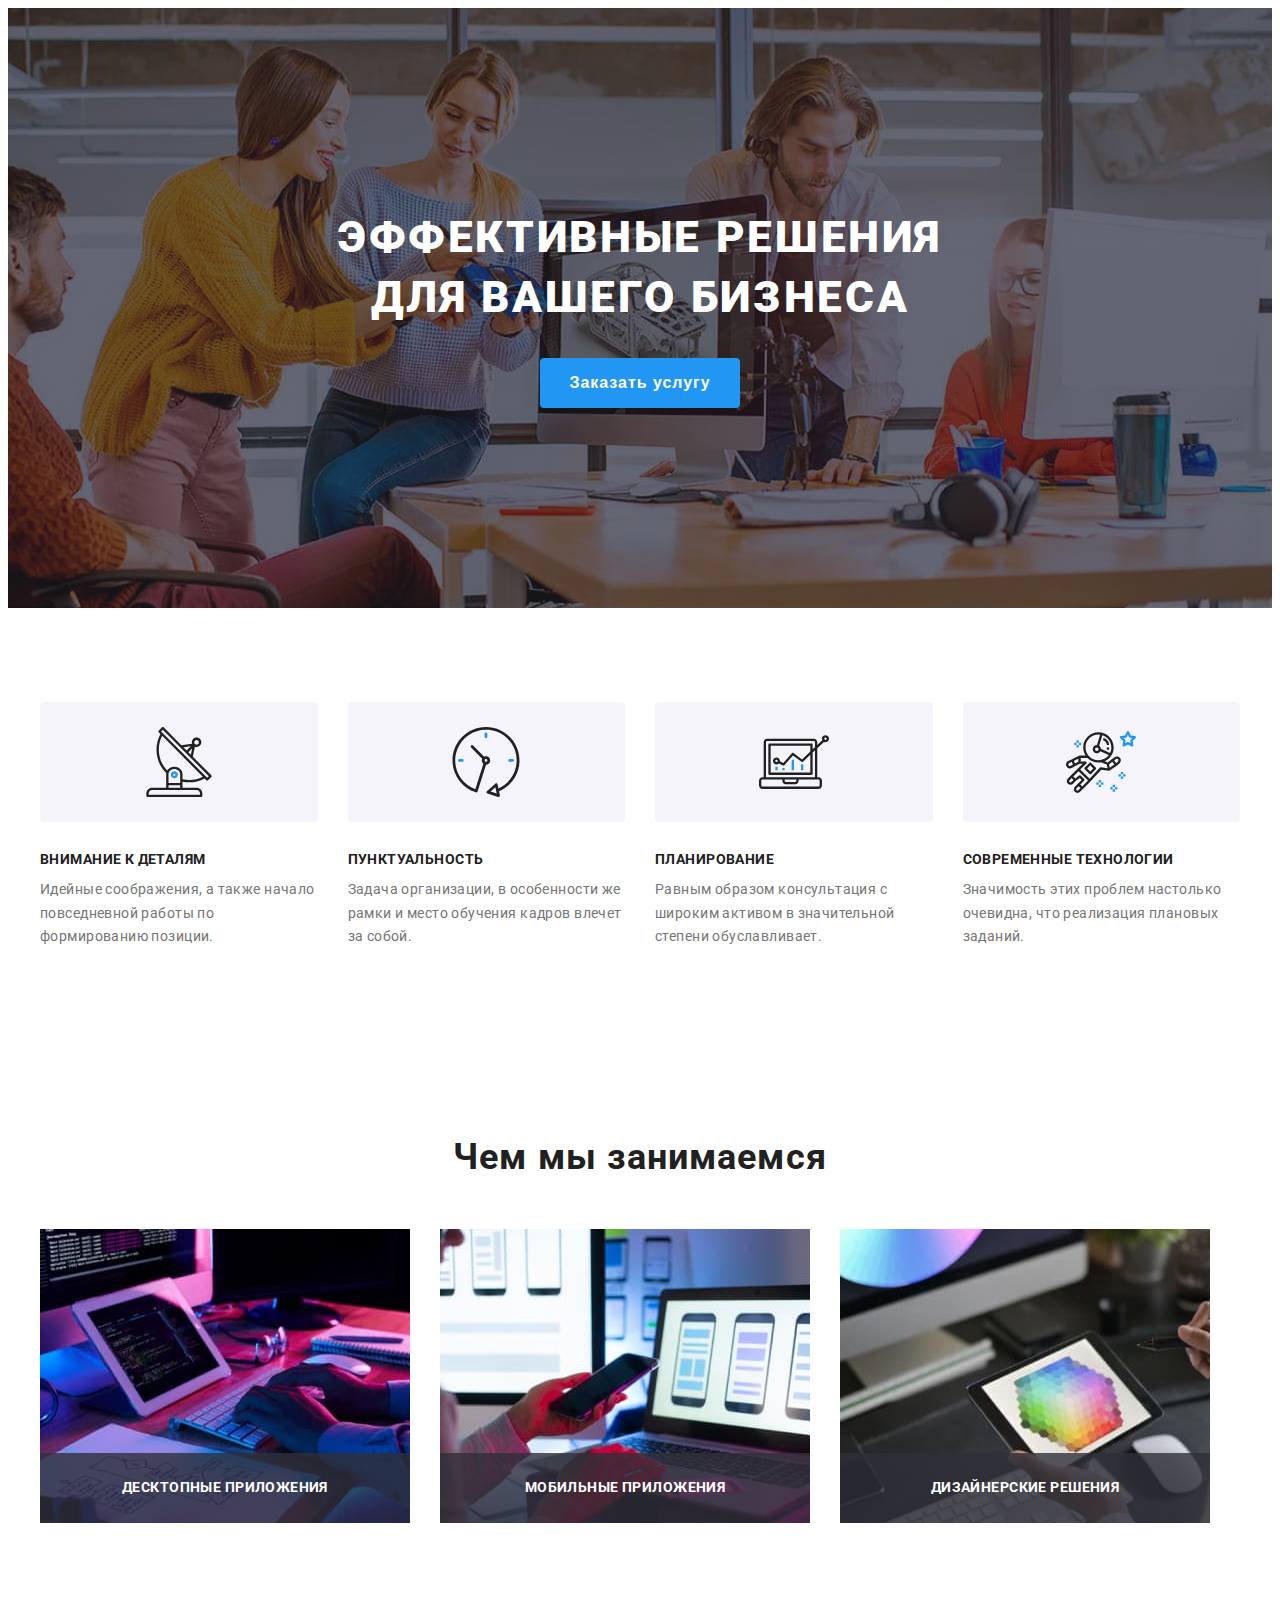
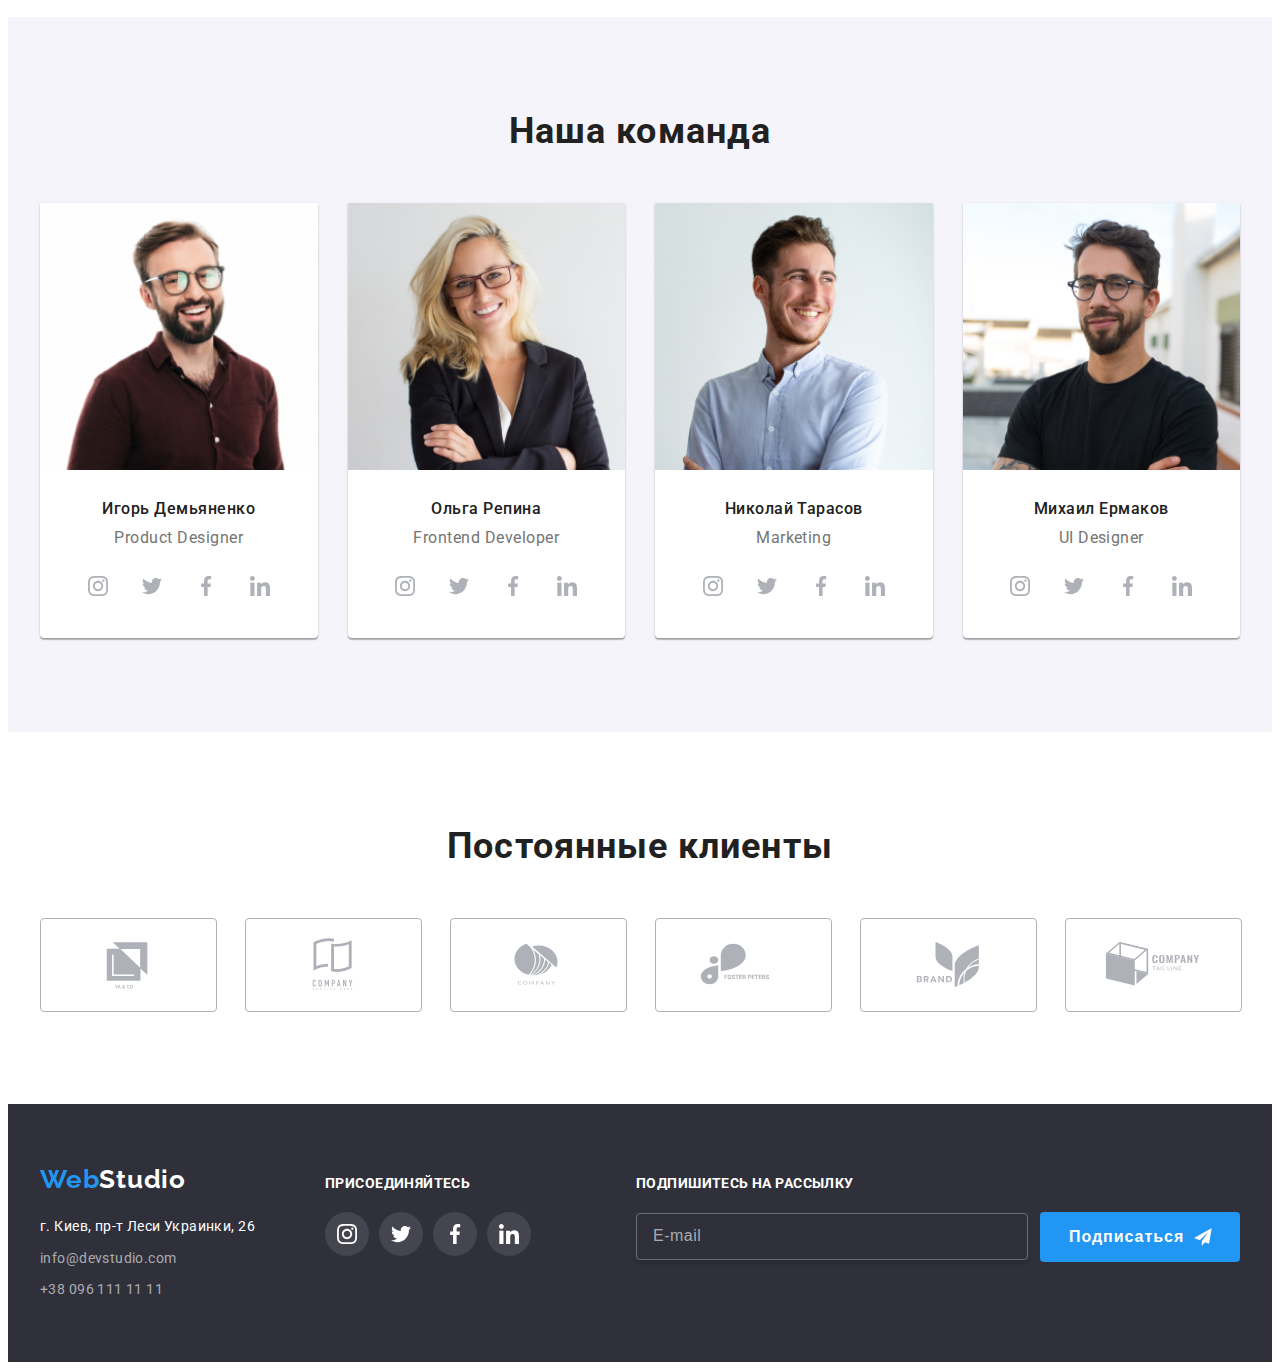
==== commit 838a0e59: "homework 8 75%" ====
--- a/index.html
+++ b/index.html
@@ -122,24 +122,35 @@
           <ul class="work__list">
             <li class="work__item">
               <img
-                src="./images/img1.jpg"
+                class="work__img"
+                srcset="./images/work/img1.jpg 1x, ./images/work/img1@2x.jpg 2x"
+                src="./images/work/img1.jpg"
+                alt="Создание структуры и написание кода"
                 width="370"
                 height="294"
-                alt="Создание структуры и написание кода"
               />
               <p class="work__text">Десктопные приложения</p>
             </li>
             <li class="work__item">
               <img
-                src="./images/img2.jpg"
+                class="work__img"
+                srcset="./images/work/img2.jpg 1x, ./images/work/img2@2x.jpg 2x"
+                src="./images/work/img2.jpg.jpg"
+                alt="Создание приложения для мобильного"
                 width="370"
                 height="294"
-                alt="Создание приложения для мобильного"
               />
               <p class="work__text">Мобильные приложения</p>
             </li>
             <li class="work__item">
-              <img src="./images/img3.jpg" width="370" height="294" alt="Подбор цветовых решений" />
+              <img
+                class="work__img"
+                srcset="./images/work/img3.jpg 1x, ./images/work/img3@2x.jpg 2x"
+                src="./images/work/img3.jpg.jpg"
+                alt="Подбор цветовых решений"
+                width="370"
+                height="294"
+              />
               <p class="work__text">Дизайнерские решения</p>
             </li>
           </ul>
@@ -402,81 +413,79 @@
         </div>
       </section>
     </main>
-    <!-- <footer class="footer">
-      <div class="footer__wrap container">
-        <div class="footer__item">
-          <div class="footer__logo">
-            <a class="logo" lang="en" href="./index.html"
-              >Web<span class="footer__logo-studio--color">Studio</span>
-            </a>
+    <footer class="footer">
+      <div class="footer__container container">
+        <div class="footer__wrap">
+          <div class="footer__item">
+            <div class="footer__logo">
+              <a class="logo" lang="en" href="./index.html"
+                >Web<span class="footer__logo-studio--color">Studio</span>
+              </a>
+            </div>
+            <address>
+              <ul class="address__list">
+                <li class="address__item">
+                  <p>г. Киев, пр-т Леси Украинки, 26</p>
+                </li>
+                <li class="address__item">
+                  <a class="footer__contacts" href="mailto:info@devstudio.com"
+                    >info@devstudio.com</a
+                  >
+                </li>
+                <li class="address__item">
+                  <a class="footer__contacts" href="tel:+380961111111">+38 096 111 11 11</a>
+                </li>
+              </ul>
+            </address>
           </div>
-          <address>
-            <ul>
-              <li class="address__list">
-                <p>г. Киев, пр-т Леси Украинки, 26</p>
+          <div class="conect">
+            <p class="conect__item">присоединяйтесь</p>
+            <ul class="soc-list">
+              <li class="soc-list__item">
+                <a class="soc-list__link soc-list--color-white" href="">
+                  <svg width="20" height="20">
+                    <use href="./images/icons.svg#icon-instagram"></use>
+                  </svg>
+                </a>
               </li>
-              <li class="address__list">
-                <a class="footer__contacts" href="mailto:info@devstudio.com">info@devstudio.com</a>
+              <li class="soc-list__item">
+                <a class="soc-list__link soc-list--color-white" href="">
+                  <svg width="20" height="20">
+                    <use href="./images/icons.svg#icon-twitter"></use>
+                  </svg>
+                </a>
               </li>
-              <li class="address__list">
-                <a class="footer__contacts" href="tel:+380961111111">+38 096 111 11 11</a>
+              <li class="soc-list__item">
+                <a class="soc-list__link soc-list--color-white" href="">
+                  <svg width="20" height="20">
+                    <use href="./images/icons.svg#icon-facebook"></use>
+                  </svg>
+                </a>
+              </li>
+              <li class="soc-list__item">
+                <a class="soc-list__link soc-list--color-white" href="">
+                  <svg width="20" height="20">
+                    <use href="./images/icons.svg#icon-linkedin"></use>
+                  </svg>
+                </a>
               </li>
             </ul>
-          </address>
-        </div>
-        <div class="conect">
-          <p class="conect__item">присоединяйтесь</p>
-          <ul class="soc-list">
-            <li class="soc-list__item">
-              <a class="soc-list__link soc-list--color-white" href="">
-                <svg width="20" height="20">
-                  <use href="./images/icons.svg#icon-instagram"></use>
-                </svg>
-              </a>
-            </li>
-            <li class="soc-list__item">
-              <a class="soc-list__link soc-list--color-white" href="">
-                <svg width="20" height="20">
-                  <use href="./images/icons.svg#icon-twitter"></use>
-                </svg>
-              </a>
-            </li>
-            <li class="soc-list__item">
-              <a class="soc-list__link soc-list--color-white" href="">
-                <svg width="20" height="20">
-                  <use href="./images/icons.svg#icon-facebook"></use>
-                </svg>
-              </a>
-            </li>
-            <li class="soc-list__item">
-              <a class="soc-list__link soc-list--color-white" href="">
-                <svg width="20" height="20">
-                  <use href="./images/icons.svg#icon-linkedin"></use>
-                </svg>
-              </a>
-            </li>
-          </ul>
-        </div>
-        <form class="footer__form">
-          <div>
-            <label class="footer__label" for="footer-mail">Подпишитесь на рассылку</label>
-            <input
-              class="footer__input"
-              type="text"
-              name="mail"
-              id="footer-mail"
-              placeholder="E-mail"
-            />
           </div>
-          <button class="button footer__button--position" type="submit">
-            Подписаться
-            <svg class="footer-button-icon" width="24" height="24">
-              <use href="./images/icons.svg#icon-icon-send"></use>
-            </svg>
-          </button>
-        </form>
+        </div>
+        <div class="footer__form">
+          <p class="footer__form-title">Подпишитесь на рассылку</p>
+          <form class="footer__form-item">
+            <input class="footer__input" type="mail" name="mail" placeholder="E-mail" />
+            <button class="button footer__button--position" type="submit">
+              Подписаться
+              <svg class="footer-button-icon" width="24" height="24">
+                <use href="./images/icons.svg#icon-icon-send"></use>
+              </svg>
+            </button>
+          </form>
+        </div>
       </div>
-    </footer> -->
+    </footer>
     <div class="backdrop is-hidden" data-modal>
       <div class="modal">
         <button class="button__close" type="button" data-modal-close>
@@ -557,5 +566,6 @@
       </div>
     </div>
     <script src="./js/modal.js"></script>
+    <script src="./js/mobile-menu.js"></script>
   </body>
 </html>
--- a/css/main.min.css
+++ b/css/main.min.css
@@ -1 +1 @@
-body{font-family:var(--primary-font);color:#757575}.wrap{display:flex;align-items:center}.container{width:100%;margin-right:auto;margin-left:auto;padding-right:15px;padding-left:15px}@media screen and (min-width: 480px){.container{width:480px}}@media screen and (min-width: 768px){.container{width:768px}}@media screen and (min-width: 1200px){.container{width:1200px}}:root{--title-text-color: #212121;--primary-color: #757575;--white-color: #FFFFFF;--black-color: #000000;--accent-color: #2196F3;--primary-font: "Roboto", Tahoma, sans-serif;--secondary-font: "Raleway", Tahoma, sans-serif;--transition: 250ms cubic-bezier(0.4, 0, 0.2, 1);--primary-background-color: #2F303A;--secondary-background-color: #F5F4FA}p,h1,h2,h3,h4,h5,h6{margin:0}ul{list-style:none;padding-left:0;margin:0}img{display:block}a{text-decoration:none}.visually-hidden{position:absolute;white-space:nowrap;width:1px;height:1px;overflow:hidden;border:0;padding:15px;clip:rect(0 0 0 0);clip-path:inset(50%);margin:-1px}.logo{font-family:var(--secondary-font);font-style:normal;font-weight:700;font-size:26px;line-height:1.19;letter-spacing:.03em;color:var(--accent-color)}.header__logo{margin-right:93px;padding:24px 0}.header__logo-studio--color{color:var(--black-color)}.footer__logo{margin-bottom:20px}.footer__logo-studio--color{color:var(--white-color)}.backdrop{position:fixed;top:0;left:0;width:100%;height:100%;background-color:rgba(0,0,0,.2);display:flex;align-items:center;justify-content:center;transform:scale(1);transition:transform 1500ms cubic-bezier(0.4, 0, 0.2, 1),opacity 1500ms cubic-bezier(0.4, 0, 0.2, 1),visibility 1500ms cubic-bezier(0.4, 0, 0.2, 1)}.backdrop.is-hidden{opacity:0;pointer-events:none;visibility:hidden}.backdrop.is-hidden .modal{transform:scale(0)}.modal{position:absolute;padding:40px;width:528px;min-height:581px;border-radius:4px;background-color:var(--white-color);transition:transform 1500ms cubic-bezier(0.4, 0, 0.2, 1)}.client-icon{transition:fill var(--transition)}.button__close:hover .client-icon{fill:var(--accent-color)}.soc-list{display:flex;justify-content:center;align-items:center}.soc-list__item+.soc-list__item{margin-left:10px}.soc-list__link{width:44px;height:44px;border-radius:50%;display:flex;justify-content:center;align-items:center;transition:var(--transition)}.soc-list__link:hover,.soc-list__link:focus{background-color:var(--accent-color);fill:var(--white-color)}.soc-list--color-white{background-color:rgba(255,255,255,.1);fill:var(--white-color)}.soc-list__link--color-grey{background-color:var(--white-color);fill:#afb1b8}.button{font-weight:700;font-size:16px;line-height:1.87;letter-spacing:.06em;cursor:pointer;min-width:200px;min-height:50px;color:var(--white-color);background-color:var(--accent-color);border:none;border-radius:4px;transition:background-color var(--transition),box-shadow var(--transition)}.button:hover,.button:focus{background-color:#188ce8;box-shadow:0px 4px 4px rgba(0,0,0,.15)}.title__button--position{display:block;text-align:center;margin:auto}.footer__button--position{display:flex;justify-content:center;align-items:center;padding:10px 28px 10px 29px;margin-left:12px}.footer-button-icon{margin-left:10px}.button__close{position:absolute;top:8px;right:8px;width:30px;height:30px;border-radius:50%;background-color:rgba(0,0,0,0);border:1px solid rgba(0,0,0,.1);display:flex;justify-content:center;align-items:center;cursor:pointer}.form__button--position{display:block;font-family:inherit;text-align:center;margin-left:auto;margin-right:auto;padding:10px 55px 10px 56px}.portfolio__button-list{margin-bottom:50px;justify-content:center}.portfolio__button-list--item:not(:last-child){margin-right:8px}.portfolio__button{font-weight:500;font-size:16px;line-height:1.62;letter-spacing:.03em;cursor:pointer;border:none;border-radius:4px;color:var(--title-text-color);background-color:#f5f4fa;padding:6px 22px;text-align:center;transition:background-color var(--transition),box-shadow var(--transition)}.portfolio__button:hover,.portfolio__button:focus{color:var(--white-color);background-color:var(--accent-color);box-shadow:0px 3px 1px rgba(0,0,0,.1),0px 1px 2px rgba(0,0,0,.08),0px 2px 2px rgba(0,0,0,.12)}.footer__form{display:flex;align-items:flex-end;margin-left:auto}.footer__label{display:block;color:var(--white-color);font-weight:700;font-size:14px;line-height:1.14;letter-spacing:.03em;text-transform:uppercase;margin-bottom:20px}.footer__input{width:358px;height:50px;border:1px solid rgba(255,255,255,.3);box-shadow:0px 4px 4px rgba(0,0,0,.15);border-radius:4px;background-color:rgba(0,0,0,0);padding-left:16px;padding-right:16px}.footer__input:placeholder-shown{font-size:16px;letter-spacing:.03em;color:rgba(255,255,255,.6)}.modal-title{font-weight:700;font-size:20px;line-height:1.15;text-align:center;letter-spacing:.03em;color:var(--title-text-color);margin-bottom:12px}.modal-field{margin-bottom:10px}.modal-field.text{margin-bottom:20px}.modal-input{display:block;font-size:12px;line-height:1.17;letter-spacing:.01em;color:var(--primary-color);margin-bottom:4px}.modal-user-input{width:100%;height:40px;border:1px solid rgba(33,33,33,.2);border-radius:4px;padding-left:42px;transition:border-color var(--transition)}.modal-user-coment{width:100%;height:120px;border:1px solid rgba(33,33,33,.2);border-radius:4px;padding:12px 16px;resize:none;transition:border-color var(--transition)}.modal-user-coment::placeholder{font-size:12px;line-height:1.17;letter-spacing:.01em;color:rgba(117,117,117,.5)}.modal-input-wrap{position:relative}.input-icon{position:absolute;top:50%;left:12px;transform:translateY(-50%);fill:var(--title-text-color);transition:fill var(--transition)}.modal-field:focus-within .input-icon{fill:var(--accent-color)}.modal-field:focus-within .modal-user-input{outline:none;border-color:var(--accent-color)}.modal-field:focus-within .modal-user-coment{outline:none;border-color:var(--accent-color)}.check-text{display:block;font-weight:400;font-size:14px;letter-spacing:.03em;color:var(--primary-color);margin-bottom:30px}.check-link{color:var(--accent-color)}.modal-field-accept{position:relative;display:block;color:var(--primary-color);font-size:14px;line-height:1.71;letter-spacing:.03em;padding-left:36px;margin-bottom:30px}.input-accept{display:block;position:absolute;left:12px;top:50%;transform:translateY(-50%);width:16px;height:15px;border:2px solid var(--title-text-color);border-radius:4px}.input-accept-hidden:checked~.input-accept{background-color:var(--accent-color);border:none;background-image:url(../images/icon-accept.svg);background-repeat:no-repeat;background-size:auto;background-position:center}.header{border-bottom:1px solid #ececec}.header__container{display:flex;align-items:baseline}.header__list{padding:32px 0;position:relative}.header__list:not(:last-child){margin-right:50px}.header__nav--current{color:var(--accent-color)}.header__nav--current::after{position:absolute;content:"";left:0;bottom:0;width:100%;height:4px;border-radius:2px;background:var(--accent-color)}.header__nav{font-weight:500;font-size:14px;line-height:1.14;letter-spacing:.02em;color:var(--title-text-color);transition:color 250ms var(--transition)}.header__nav:hover,.header__nav:focus{color:var(--accent-color)}.header__contacts--position{display:flex;align-items:center;margin-left:auto}.header__contacts{font-weight:500;font-size:14px;line-height:1.14;letter-spacing:.02em;color:var(--primary-color);fill:var(--primary-color);display:flex;align-items:center;transition:color var(--transition),fill var(--transition)}.header__contacts:hover,.header__contacts:focus{color:var(--accent-color);fill:var(--accent-color)}.header--gmail-position{margin-right:30px}.header__contacts-icon{margin-right:10px}.title{background-color:var(--primary-background-color);padding-top:118px;padding-bottom:118px}@media screen and (max-width: 767px){.title{background-image:linear-gradient(rgba(47, 48, 58, 0.4), rgba(47, 48, 58, 0.4)),url(../images/title/title_mobile.jpg);background-repeat:no-repeat;background-position:center;background-size:cover}}@media screen and (max-width: 767px)and (min-device-pixel-ratio: 2),screen and (max-width: 767px)and (-webkit-min-device-pixel-ratio: 2),screen and (max-width: 767px)and (min-resolution: 192dpi),screen and (max-width: 767px)and (min-resolution: 2dppx){.title{background-image:linear-gradient(rgba(47, 48, 58, 0.4), rgba(47, 48, 58, 0.4)),url(../images/title/title_mobile-2x.jpg)}}@media screen and (min-width: 768px){.title{background-image:linear-gradient(rgba(47, 48, 58, 0.4), rgba(47, 48, 58, 0.4)),url(../images/title/title_tablet.jpg);background-repeat:no-repeat;background-position:center;background-size:cover;margin:0 auto}}@media screen and (min-width: 768px)and (min-device-pixel-ratio: 2),screen and (min-width: 768px)and (-webkit-min-device-pixel-ratio: 2),screen and (min-width: 768px)and (min-resolution: 192dpi),screen and (min-width: 768px)and (min-resolution: 2dppx){.title{background-image:linear-gradient(rgba(47, 48, 58, 0.4), rgba(47, 48, 58, 0.4)),url(../images/title/title_tablet-2x.jpg)}}@media screen and (min-width: 1200px){.title{padding-top:200px;padding-bottom:200px;max-width:1600px;background-image:linear-gradient(rgba(47, 48, 58, 0.4), rgba(47, 48, 58, 0.4)),url(../images/title/title_desktop.jpg)}}@media screen and (min-width: 1200px)and (min-device-pixel-ratio: 2),screen and (min-width: 1200px)and (-webkit-min-device-pixel-ratio: 2),screen and (min-width: 1200px)and (min-resolution: 192dpi),screen and (min-width: 1200px)and (min-resolution: 2dppx){.title{background-image:linear-gradient(rgba(47, 48, 58, 0.4), rgba(47, 48, 58, 0.4)),url(../images/title/title_desktop-2x.jpg)}}.title__text{max-width:360px;font-size:26px;line-height:1.61;letter-spacing:.06em;text-transform:uppercase;text-align:center;color:var(--white-color);margin:0 auto 30px auto}@media screen and (min-width: 1200px){.title__text{font-weight:900;font-size:44px;line-height:1.36;max-width:696px}}.features{padding-top:60px;padding-bottom:60px}@media screen and (min-width: 1200px){.features{padding-top:94px;padding-bottom:94px}}@media screen and (min-width: 768px){.features__list{display:flex;flex-wrap:wrap;margin-left:-30px;margin-top:-30px}}.features__item{width:100%}@media screen and (max-width: 767px){.features__item:not(:last-child){margin-bottom:30px}}@media screen and (min-width: 768px){.features__item{width:calc(50% - 30px);margin-left:30px;margin-top:30px}}@media screen and (min-width: 1200px){.features__item{width:calc(25% - 30px)}}.features__icon{width:100%;height:120px;background-color:#f5f4fa;border-radius:4px;margin-bottom:30px;display:flex;justify-content:center;align-items:center}.features__title{font-size:14px;line-height:1.14;letter-spacing:.03em;text-transform:uppercase;margin-bottom:10px;color:var(--title-text-color)}.features__description{font-size:14px;line-height:1.71;letter-spacing:.03em}@media screen and (max-width: 1199px){.work{display:none}}@media screen and (min-width: 1200px){.work{position:relative;padding-top:94px;padding-bottom:94px}}.work__title{font-weight:700;font-size:36px;line-height:1.16;text-align:center;letter-spacing:.03em;color:var(--title-text-color);margin-bottom:50px}.work__list{display:flex;align-items:center}.work__item{position:relative}.work__item:not(:last-child){margin-right:30px}.work__text{position:absolute;bottom:0;width:100%;padding-top:27px;padding-bottom:27px;font-weight:700;font-size:14px;line-height:1.14;text-align:center;letter-spacing:.03em;text-transform:uppercase;color:var(--white-color);background-color:rgba(47,48,58,.8)}.team{background-color:var(--secondary-background-color);padding-top:60px;padding-bottom:60px}@media screen and (min-width: 1200px){.team{padding-top:94px;padding-bottom:94px}}.team__title{font-weight:700;font-size:28px;line-height:1.18;text-align:center;letter-spacing:.03em;color:var(--title-text-color);margin-bottom:30px}@media screen and (min-width: 1200px){.team__title{margin-bottom:50px;font-size:36px;line-height:1.16}}@media screen and (min-width: 768px){.team__list{display:flex;flex-wrap:wrap;margin-left:-30px;margin-top:-30px}}.team__item{background:var(--white-color);box-shadow:0px 1px 3px rgba(0,0,0,.12),0px 1px 1px rgba(0,0,0,.14),0px 2px 1px rgba(0,0,0,.2);border-radius:0 0 4px 4px}@media screen and (max-width: 767px){.team__item:not(:last-child){margin-bottom:30px}}@media screen and (min-width: 768px){.team__item{width:calc(50% - 30px);margin-left:30px;margin-top:30px}}@media screen and (min-width: 1200px){.team__item{width:calc(25% - 30px)}}.team__card-photo{width:100%}.team__card{padding-top:30px;padding-bottom:30px}.team__card-name{font-weight:500;font-size:16px;line-height:1.18;text-align:center;letter-spacing:.03em;margin-bottom:10px;color:var(--title-text-color)}.team__card-prof{font-size:16px;line-height:1.18;text-align:center;letter-spacing:.03em;margin-bottom:16px}.clients{padding-top:60px;padding-bottom:60px}@media screen and (min-width: 768px){.clients{padding-top:60px;padding-bottom:60px}}@media screen and (min-width: 1200px){.clients{padding-top:94px;padding-bottom:94px}}.clients__title{font-weight:700;font-size:28px;line-height:1.18;text-align:center;letter-spacing:.03em;color:var(--title-text-color);margin-bottom:30px}@media screen and (min-width: 1200px){.clients__title{margin-bottom:50px;font-size:36px;line-height:1.16}}.clients__list{display:flex;flex-wrap:wrap;margin-left:-30px;margin-top:-30px}.clients__item{width:calc(50% - 30px);height:92px;margin-left:30px;margin-top:30px}@media screen and (min-width: 768px){.clients__item{width:calc(33.3333333333% - 30px)}}@media screen and (min-width: 1200px){.clients__item{width:calc(16.6666666667% - 30px)}}.clients__link{width:100%;height:100%;display:flex;justify-content:center;align-items:center;border:1px solid #afb1b8;border-radius:4px;fill:#afb1b8;transition:fill var(--transition),border var(--transition)}.clients__link:hover,.clients__link:focus{border:1px solid var(--accent-color);fill:var(--accent-color)}.footer{background:var(--primary-background-color);padding:60px 0}.footer__wrap{display:flex;align-items:baseline}.footer__item{margin-right:70px}.address__list{font-style:normal;font-weight:400;font-size:14px;line-height:1.71;letter-spacing:.03em;color:var(--white-color);margin-bottom:9px}.address__list:last-child{margin-bottom:0}.footer__contacts{color:rgba(255,255,255,.6);transition:color 250ms var(--transition)}.footer__contacts:hover,.footer__contacts:focus{color:var(--accent-color)}.conect__item{font-weight:700;font-size:14px;line-height:1.14;letter-spacing:.03em;text-transform:uppercase;color:var(--white-color);margin-bottom:20px}.portfolio{padding-top:94px;padding-bottom:94px}.card__list{display:flex;flex-wrap:wrap}.card__list--item{width:370px;margin-right:30px;margin-bottom:30px;transition:box-shadow var(--transition)}.card__list--item:hover,.card__list--item:focus{box-shadow:0px 3px 1px rgba(0,0,0,.1),0px 1px 2px rgba(0,0,0,.08),0px 2px 2px rgba(0,0,0,.12);border-radius:4px}.card__list--item:nth-child(3n){margin-right:0}.card__list--item:nth-last-child(-n+3){margin-bottom:0}.card__text--wrap{position:relative;overflow:hidden}.card__top-text{position:absolute;top:0;background-color:rgba(33,150,243,.9);color:var(--white-color);font-weight:400;font-size:18px;line-height:1.55;letter-spacing:.03em;padding:63px 24px;height:100%;transform:translateY(101%);transition:transform var(--transition);overflow:auto}.card__list--item:hover .card__top-text{transform:translateY(0%)}.card--item{border-right:1px solid #eee;border-bottom:1px solid #eee;border-left:1px solid #eee;padding:20px 24px}.card__name{font-weight:700;font-size:18px;line-height:2;letter-spacing:.06em;color:var(--title-text-color);margin-bottom:4px}.card__name--item{font-size:16px;line-height:1.9;letter-spacing:.03em}/*# sourceMappingURL=main.min.css.map */+body{font-family:var(--primary-font);color:#757575}.wrap{display:flex;align-items:center}.container{width:100%;margin-right:auto;margin-left:auto;padding-right:15px;padding-left:15px}@media screen and (min-width: 480px){.container{width:480px}}@media screen and (min-width: 768px){.container{width:768px}}@media screen and (min-width: 1200px){.container{width:1200px}}:root{--title-text-color: #212121;--primary-color: #757575;--white-color: #FFFFFF;--black-color: #000000;--accent-color: #2196F3;--primary-font: "Roboto", Tahoma, sans-serif;--secondary-font: "Raleway", Tahoma, sans-serif;--transition: 250ms cubic-bezier(0.4, 0, 0.2, 1);--primary-background-color: #2F303A;--secondary-background-color: #F5F4FA}p,h1,h2,h3,h4,h5,h6{margin:0}ul{list-style:none;padding-left:0;margin:0}img{display:block}a{text-decoration:none}.visually-hidden{position:absolute;white-space:nowrap;width:1px;height:1px;overflow:hidden;border:0;padding:15px;clip:rect(0 0 0 0);clip-path:inset(50%);margin:-1px}.logo{font-family:var(--secondary-font);font-style:normal;font-weight:700;font-size:26px;line-height:1.19;letter-spacing:.03em;color:var(--accent-color)}.header__logo{margin-right:93px;padding:24px 0}.header__logo-studio--color{color:var(--black-color)}.footer__logo{margin-bottom:20px}.footer__logo-studio--color{color:var(--white-color)}.backdrop{position:fixed;top:0;left:0;width:100%;height:100%;background-color:rgba(0,0,0,.2);display:flex;align-items:center;justify-content:center;transform:scale(1);transition:transform 1500ms cubic-bezier(0.4, 0, 0.2, 1),opacity 1500ms cubic-bezier(0.4, 0, 0.2, 1),visibility 1500ms cubic-bezier(0.4, 0, 0.2, 1)}.backdrop.is-hidden{opacity:0;pointer-events:none;visibility:hidden}.backdrop.is-hidden .modal{transform:scale(0)}.modal{position:absolute;padding:40px;width:528px;min-height:581px;border-radius:4px;background-color:var(--white-color);transition:transform 1500ms cubic-bezier(0.4, 0, 0.2, 1)}.client-icon{transition:fill var(--transition)}.button__close:hover .client-icon{fill:var(--accent-color)}.soc-list{display:flex;justify-content:center;align-items:center}.soc-list__item+.soc-list__item{margin-left:10px}.soc-list__link{width:44px;height:44px;border-radius:50%;display:flex;justify-content:center;align-items:center;transition:var(--transition)}.soc-list__link:hover,.soc-list__link:focus{background-color:var(--accent-color);fill:var(--white-color)}.soc-list--color-white{background-color:rgba(255,255,255,.1);fill:var(--white-color)}.soc-list__link--color-grey{background-color:var(--white-color);fill:#afb1b8}.button{font-weight:700;font-size:16px;line-height:1.87;letter-spacing:.06em;cursor:pointer;min-width:200px;min-height:50px;color:var(--white-color);background-color:var(--accent-color);border:none;border-radius:4px;transition:background-color var(--transition),box-shadow var(--transition)}.button:hover,.button:focus{background-color:#188ce8;box-shadow:0px 4px 4px rgba(0,0,0,.15)}.title__button--position{display:block;text-align:center;margin:auto}.footer__button--position{width:200px;display:flex;align-items:center;padding:10px 28px 10px 29px;margin-left:auto;margin-right:auto}@media screen and (min-width: 1200px){.footer__button--position{margin-left:12px}}.footer__button--position:hover{background-color:#188ce8;box-shadow:0px 4px 4px rgba(0,0,0,.15)}.footer-button-icon{margin-left:10px}.button__close{position:absolute;top:8px;right:8px;width:30px;height:30px;border-radius:50%;background-color:rgba(0,0,0,0);border:1px solid rgba(0,0,0,.1);display:flex;justify-content:center;align-items:center;cursor:pointer}.form__button--position{display:block;font-family:inherit;text-align:center;margin-left:auto;margin-right:auto;padding:10px 55px 10px 56px}.portfolio__button-list{display:flex;margin-bottom:40px}@media screen and (max-width: 767px){.portfolio__button-list{flex-wrap:wrap}}@media screen and (min-width: 768px){.portfolio__button-list{align-items:center;justify-content:center;margin-bottom:30px}}@media screen and (min-width: 1200px){.portfolio__button-list{margin-bottom:50px}}@media screen and (max-width: 767px){.portfolio__button-item{margin-top:15px}}.portfolio__button-item:not(:last-child){margin-right:8px}.portfolio__button{font-weight:500;font-size:16px;line-height:1.62;letter-spacing:.03em;cursor:pointer;border:none;border-radius:4px;color:var(--title-text-color);background-color:#f5f4fa;padding:6px 22px;text-align:center;transition:background-color var(--transition),box-shadow var(--transition)}.portfolio__button:hover,.portfolio__button:focus{color:var(--white-color);background-color:var(--accent-color);box-shadow:0px 3px 1px rgba(0,0,0,.1),0px 1px 2px rgba(0,0,0,.08),0px 2px 2px rgba(0,0,0,.12)}.modal-title{font-weight:700;font-size:20px;line-height:1.15;text-align:center;letter-spacing:.03em;color:var(--title-text-color);margin-bottom:12px}.modal-field{margin-bottom:10px}.modal-field.text{margin-bottom:20px}.modal-input{display:block;font-size:12px;line-height:1.17;letter-spacing:.01em;color:var(--primary-color);margin-bottom:4px}.modal-user-input{width:100%;height:40px;border:1px solid rgba(33,33,33,.2);border-radius:4px;padding-left:42px;transition:border-color var(--transition)}.modal-user-coment{width:100%;height:120px;border:1px solid rgba(33,33,33,.2);border-radius:4px;padding:12px 16px;resize:none;transition:border-color var(--transition)}.modal-user-coment::placeholder{font-size:12px;line-height:1.17;letter-spacing:.01em;color:rgba(117,117,117,.5)}.modal-input-wrap{position:relative}.input-icon{position:absolute;top:50%;left:12px;transform:translateY(-50%);fill:var(--title-text-color);transition:fill var(--transition)}.modal-field:focus-within .input-icon{fill:var(--accent-color)}.modal-field:focus-within .modal-user-input{outline:none;border-color:var(--accent-color)}.modal-field:focus-within .modal-user-coment{outline:none;border-color:var(--accent-color)}.check-text{display:block;font-weight:400;font-size:14px;letter-spacing:.03em;color:var(--primary-color);margin-bottom:30px}.check-link{color:var(--accent-color)}.modal-field-accept{position:relative;display:block;color:var(--primary-color);font-size:14px;line-height:1.71;letter-spacing:.03em;padding-left:36px;margin-bottom:30px}.input-accept{display:block;position:absolute;left:12px;top:50%;transform:translateY(-50%);width:16px;height:15px;border:2px solid var(--title-text-color);border-radius:4px}.input-accept-hidden:checked~.input-accept{background-color:var(--accent-color);border:none;background-image:url(../images/icon-accept.svg);background-repeat:no-repeat;background-size:auto;background-position:center}.header{border-bottom:1px solid #ececec}.header__container{display:flex;align-items:baseline}.header__list{padding:32px 0;position:relative}.header__list:not(:last-child){margin-right:50px}.header__nav--current{color:var(--accent-color)}.header__nav--current::after{position:absolute;content:"";left:0;bottom:0;width:100%;height:4px;border-radius:2px;background:var(--accent-color)}.header__nav{font-weight:500;font-size:14px;line-height:1.14;letter-spacing:.02em;color:var(--title-text-color);transition:color 250ms var(--transition)}.header__nav:hover,.header__nav:focus{color:var(--accent-color)}.header__contacts--position{display:flex;align-items:center;margin-left:auto}.header__contacts{font-weight:500;font-size:14px;line-height:1.14;letter-spacing:.02em;color:var(--primary-color);fill:var(--primary-color);display:flex;align-items:center;transition:color var(--transition),fill var(--transition)}.header__contacts:hover,.header__contacts:focus{color:var(--accent-color);fill:var(--accent-color)}.header--gmail-position{margin-right:30px}.header__contacts-icon{margin-right:10px}.title{background-color:var(--primary-background-color);padding-top:118px;padding-bottom:118px}@media screen and (max-width: 767px){.title{background-image:linear-gradient(rgba(47, 48, 58, 0.4), rgba(47, 48, 58, 0.4)),url(../images/title/title_mobile.jpg);background-repeat:no-repeat;background-position:center;background-size:cover}}@media screen and (max-width: 767px)and (min-device-pixel-ratio: 2),screen and (max-width: 767px)and (-webkit-min-device-pixel-ratio: 2),screen and (max-width: 767px)and (min-resolution: 192dpi),screen and (max-width: 767px)and (min-resolution: 2dppx){.title{background-image:linear-gradient(rgba(47, 48, 58, 0.4), rgba(47, 48, 58, 0.4)),url(../images/title/title_mobile@2x.jpg)}}@media screen and (min-width: 768px){.title{background-image:linear-gradient(rgba(47, 48, 58, 0.4), rgba(47, 48, 58, 0.4)),url(../images/title/title_tablet.jpg);background-repeat:no-repeat;background-position:center;background-size:cover;margin:0 auto}}@media screen and (min-width: 768px)and (min-device-pixel-ratio: 2),screen and (min-width: 768px)and (-webkit-min-device-pixel-ratio: 2),screen and (min-width: 768px)and (min-resolution: 192dpi),screen and (min-width: 768px)and (min-resolution: 2dppx){.title{background-image:linear-gradient(rgba(47, 48, 58, 0.4), rgba(47, 48, 58, 0.4)),url(../images/title/title_tablet@2x.jpg)}}@media screen and (min-width: 1200px){.title{padding-top:200px;padding-bottom:200px;max-width:1600px;background-image:linear-gradient(rgba(47, 48, 58, 0.4), rgba(47, 48, 58, 0.4)),url(../images/title/title_desktop.jpg)}}@media screen and (min-width: 1200px)and (min-device-pixel-ratio: 2),screen and (min-width: 1200px)and (-webkit-min-device-pixel-ratio: 2),screen and (min-width: 1200px)and (min-resolution: 192dpi),screen and (min-width: 1200px)and (min-resolution: 2dppx){.title{background-image:linear-gradient(rgba(47, 48, 58, 0.4), rgba(47, 48, 58, 0.4)),url(../images/title/title_desktop@2x.jpg)}}.title__text{max-width:360px;font-size:26px;line-height:1.61;letter-spacing:.06em;text-transform:uppercase;text-align:center;color:var(--white-color);margin:0 auto 30px auto}@media screen and (min-width: 1200px){.title__text{font-weight:900;font-size:44px;line-height:1.36;max-width:696px}}.features{padding-top:60px;padding-bottom:60px}@media screen and (min-width: 1200px){.features{padding-top:94px;padding-bottom:94px}}@media screen and (min-width: 768px){.features__list{display:flex;flex-wrap:wrap;margin-left:-30px;margin-top:-30px}}.features__item{width:100%}@media screen and (max-width: 767px){.features__item:not(:last-child){margin-bottom:30px}}@media screen and (min-width: 768px){.features__item{width:calc(50% - 30px);margin-left:30px;margin-top:30px}}@media screen and (min-width: 1200px){.features__item{width:calc(25% - 30px)}}.features__icon{width:100%;height:120px;background-color:#f5f4fa;border-radius:4px;margin-bottom:30px;display:flex;justify-content:center;align-items:center}.features__title{font-size:14px;line-height:1.14;letter-spacing:.03em;text-transform:uppercase;margin-bottom:10px;color:var(--title-text-color)}.features__description{font-size:14px;line-height:1.71;letter-spacing:.03em}@media screen and (max-width: 1199px){.work{display:none}}@media screen and (min-width: 1200px){.work{position:relative;padding-top:94px;padding-bottom:94px}}.work__title{font-weight:700;font-size:36px;line-height:1.16;text-align:center;letter-spacing:.03em;color:var(--title-text-color);margin-bottom:50px}.work__list{display:flex;align-items:center}.work__item{position:relative}.work__item:not(:last-child){margin-right:30px}.work__text{position:absolute;bottom:0;width:100%;padding-top:27px;padding-bottom:27px;font-weight:700;font-size:14px;line-height:1.14;text-align:center;letter-spacing:.03em;text-transform:uppercase;color:var(--white-color);background-color:rgba(47,48,58,.8)}.team{background-color:var(--secondary-background-color);padding-top:60px;padding-bottom:60px}@media screen and (min-width: 1200px){.team{padding-top:94px;padding-bottom:94px}}.team__title{font-weight:700;font-size:28px;line-height:1.18;text-align:center;letter-spacing:.03em;color:var(--title-text-color);margin-bottom:30px}@media screen and (min-width: 1200px){.team__title{margin-bottom:50px;font-size:36px;line-height:1.16}}@media screen and (min-width: 768px){.team__list{display:flex;flex-wrap:wrap;margin-left:-30px;margin-top:-30px}}.team__item{background:var(--white-color);box-shadow:0px 1px 3px rgba(0,0,0,.12),0px 1px 1px rgba(0,0,0,.14),0px 2px 1px rgba(0,0,0,.2);border-radius:0 0 4px 4px}@media screen and (max-width: 767px){.team__item:not(:last-child){margin-bottom:30px}}@media screen and (min-width: 768px){.team__item{width:calc(50% - 30px);margin-left:30px;margin-top:30px}}@media screen and (min-width: 1200px){.team__item{width:calc(25% - 30px)}}.team__card-photo{width:100%}.team__card{padding-top:30px;padding-bottom:30px}.team__card-name{font-weight:500;font-size:16px;line-height:1.18;text-align:center;letter-spacing:.03em;margin-bottom:10px;color:var(--title-text-color)}.team__card-prof{font-size:16px;line-height:1.18;text-align:center;letter-spacing:.03em;margin-bottom:16px}.clients{padding-top:60px;padding-bottom:60px}@media screen and (min-width: 768px){.clients{padding-top:60px;padding-bottom:60px}}@media screen and (min-width: 1200px){.clients{padding-top:94px;padding-bottom:94px}}.clients__title{font-weight:700;font-size:28px;line-height:1.18;text-align:center;letter-spacing:.03em;color:var(--title-text-color);margin-bottom:30px}@media screen and (min-width: 1200px){.clients__title{margin-bottom:50px;font-size:36px;line-height:1.16}}.clients__list{display:flex;flex-wrap:wrap;margin-left:-30px;margin-top:-30px}.clients__item{width:calc(50% - 30px);height:92px;margin-left:30px;margin-top:30px}@media screen and (min-width: 768px){.clients__item{width:calc(33.3333333333% - 30px)}}@media screen and (min-width: 1200px){.clients__item{width:calc(16.6666666667% - 30px)}}.clients__link{width:100%;height:100%;display:flex;justify-content:center;align-items:center;border:1px solid #afb1b8;border-radius:4px;fill:#afb1b8;transition:fill var(--transition),border var(--transition)}.clients__link:hover,.clients__link:focus{border:1px solid var(--accent-color);fill:var(--accent-color)}.footer{background:var(--primary-background-color);padding-top:60px;padding-bottom:60px}@media screen and (min-width: 768px)and (max-width: 1199px){.footer__container{padding-left:76px;padding-right:89px}}@media screen and (min-width: 1200px){.footer__container{display:flex;align-items:baseline}}.footer__wrap{margin-bottom:60px}@media screen and (min-width: 768px){.footer__wrap{display:flex;align-items:baseline}}@media screen and (min-width: 1200px){.footer__wrap{margin-bottom:0px}}.footer__item{text-align:center}@media screen and (max-width: 767px){.footer__item{margin-bottom:60px}}@media screen and (min-width: 1200px){.footer__item{text-align:left}}.address__list{font-style:normal;font-weight:400;font-size:14px;line-height:1.71;letter-spacing:.03em;color:var(--white-color)}.address__item:not(:last-child){margin-bottom:8px}@media screen and (max-width: 767px){.address__item:last-child{margin-bottom:60px}}.footer__contacts{color:rgba(255,255,255,.6);transition:color 250ms var(--transition)}.footer__contacts:hover,.footer__contacts:focus{color:var(--accent-color)}@media screen and (min-width: 768px){.conect{margin-left:auto}}@media screen and (min-width: 1200px){.conect{margin-left:70px}}.conect__item{font-weight:700;font-size:14px;line-height:1.14;letter-spacing:.03em;text-align:center;text-transform:uppercase;color:var(--white-color);margin-bottom:20px}@media screen and (min-width: 1200px){.conect__item{text-align:left}}@media screen and (min-width: 1200px){.footer__form{margin-left:auto}}@media screen and (min-width: 1200px){.footer__form-item{display:flex;align-items:center}}.footer__form footer-button-icon{margin-left:10px}.footer__form-title{color:var(--white-color);font-family:inherit;font-weight:700;font-size:14px;line-height:1.14;letter-spacing:.03em;text-align:center;text-transform:uppercase;margin-bottom:20px}@media screen and (min-width: 1200px){.footer__form-title{text-align:left}}.footer__input{width:100%;display:block;border:1px solid rgba(255,255,255,.3);box-shadow:0px 4px 4px rgba(0,0,0,.15);border-radius:4px;background-color:rgba(0,0,0,0);padding:15px 16px;margin-bottom:20px}@media screen and (min-width: 768px){.footer__input{width:450px;margin-left:auto;margin-right:auto}}@media screen and (min-width: 1200px){.footer__input{width:358px;margin:0}}.footer__input::placeholder{color:rgba(255,255,255,.6);font-weight:400;font-size:16px;letter-spacing:.03em}.portfolio{padding-top:94px;padding-bottom:94px}@media screen and (min-width: 768px){.card__list{display:flex;flex-wrap:wrap;margin-left:-30px;margin-top:-30px}}.card__item{transition:box-shadow var(--transition)}.card__item:hover,.card__item:focus{box-shadow:0px 3px 1px rgba(0,0,0,.1),0px 1px 2px rgba(0,0,0,.08),0px 2px 2px rgba(0,0,0,.12);border-radius:4px}@media screen and (max-width: 767px){.card__item:not(:last-child){margin-bottom:30px}}@media screen and (min-width: 768px){.card__item{width:calc(50% - 30px);margin-left:30px;margin-top:30px}}@media screen and (min-width: 1200px){.card__item{width:calc(33.3333333333% - 30px)}}.card__text--wrap{position:relative;overflow:hidden}.card__top-text{position:absolute;top:0;background-color:rgba(33,150,243,.9);color:var(--white-color);font-weight:400;font-size:18px;line-height:1.55;letter-spacing:.03em;padding:63px 24px;height:100%;transform:translateY(101%);transition:transform var(--transition);overflow:auto}.card__item:hover .card__top-text{transform:translateY(0%)}.card-item{border-right:1px solid #eee;border-bottom:1px solid #eee;border-left:1px solid #eee;padding:20px 24px}.card__name{font-weight:700;font-size:18px;line-height:2;letter-spacing:.06em;color:var(--title-text-color);margin-bottom:4px}.card__name-item{font-size:16px;line-height:1.9;letter-spacing:.03em}/*# sourceMappingURL=main.min.css.map */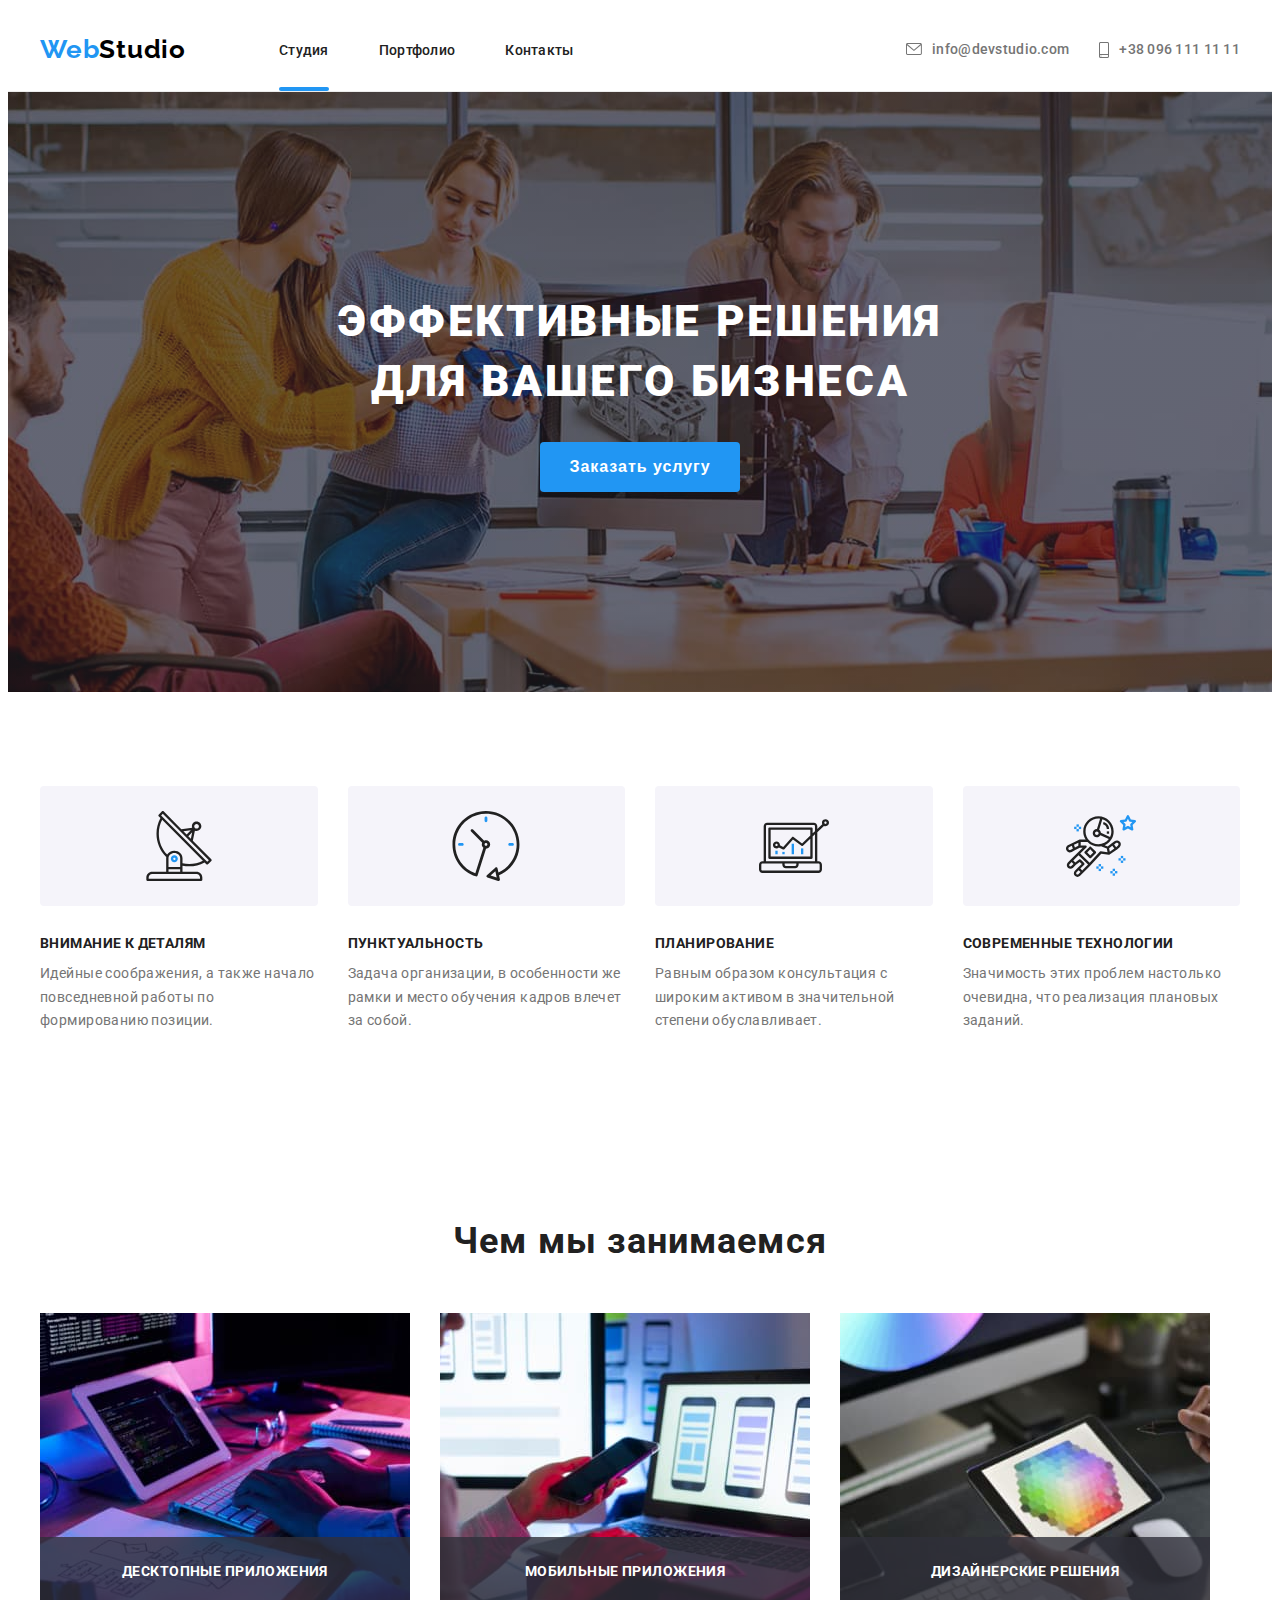
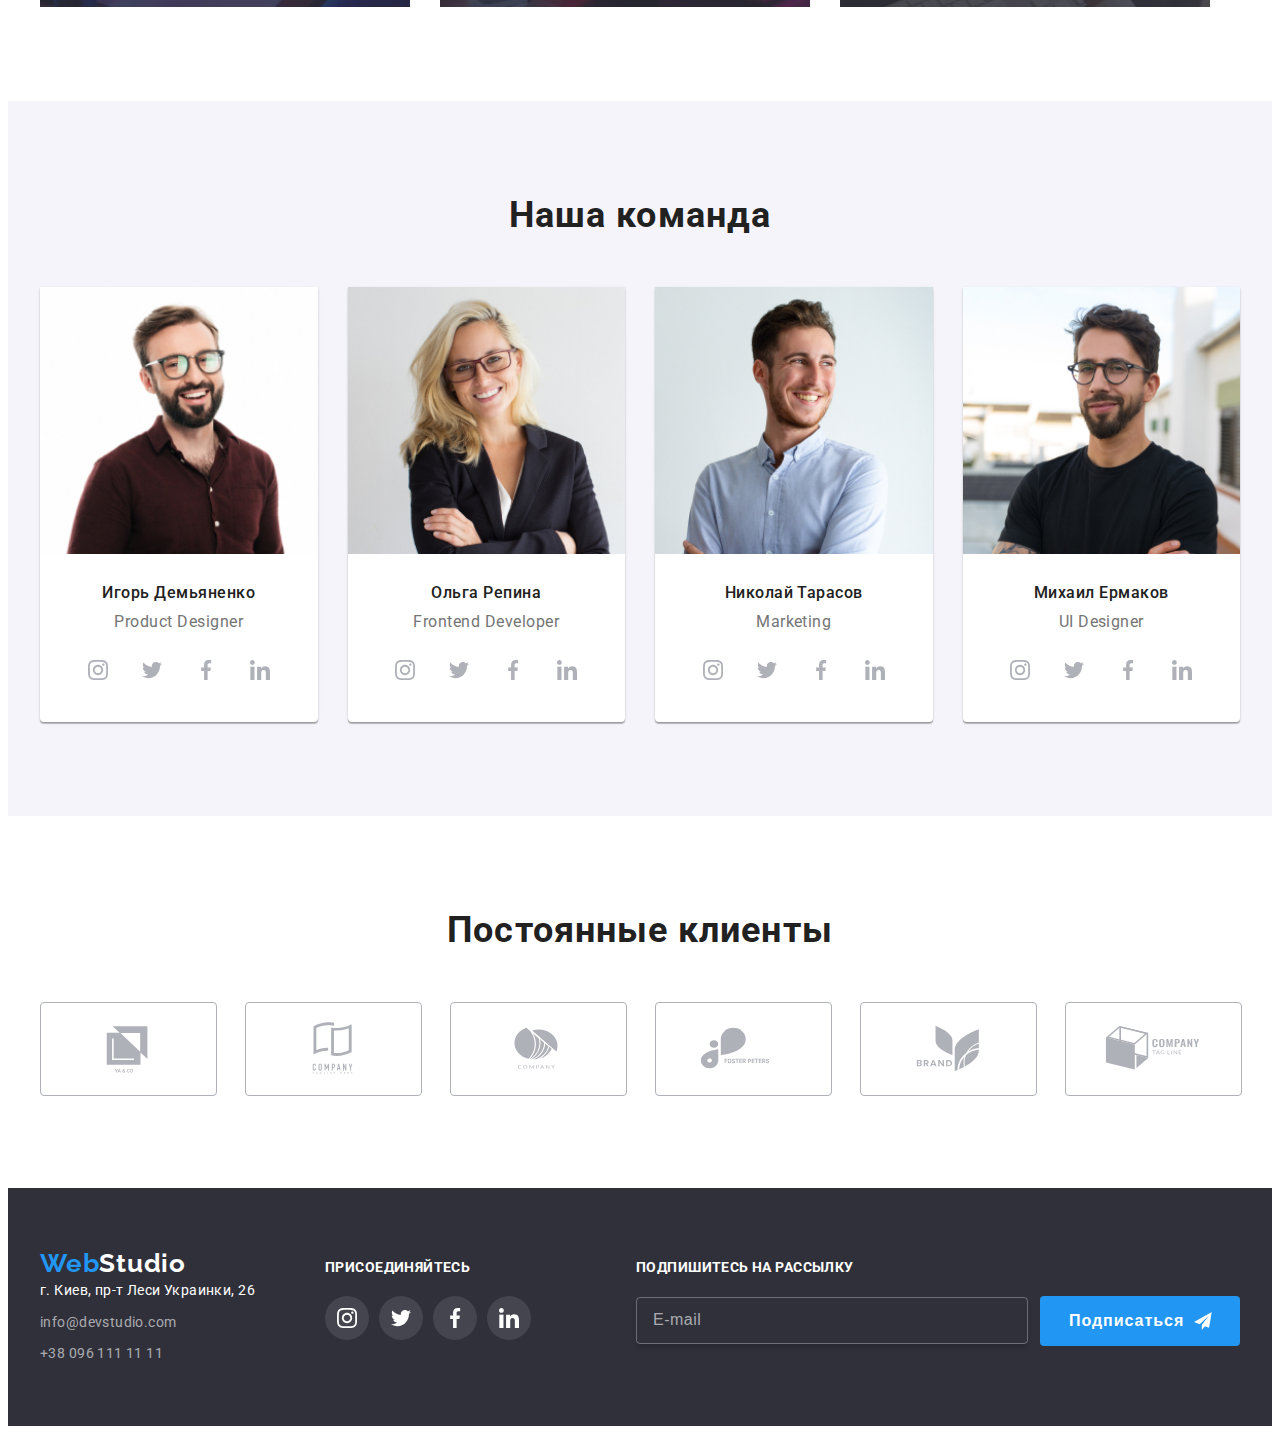
==== commit c3b0001e: "homework 8 95% not portfolio teblet" ====
--- a/index.html
+++ b/index.html
@@ -21,33 +21,33 @@
     <link rel="stylesheet" href="./css/main.min.css" />
   </head>
   <body>
-    <!-- <header class="header">
+    <header class="header">
       <div class="container header__container">
         <a class="logo header__logo" lang="en" href="./index.html"
           >Web<span class="header__logo-studio--color">Studio</span>
         </a>
         <nav>
-          <ul class="wrap">
-            <li class="header__list">
+          <ul class="header__list">
+            <li class="header__item">
               <a class="header__nav header__nav--current" href="./index.html">Студия</a>
             </li>
-            <li class="header__list">
+            <li class="header__item">
               <a class="header__nav" href="./portfolio.html">Портфолио</a>
             </li>
-            <li class="header__list">
+            <li class="header__item">
               <a class="header__nav" href="">Контакты</a>
             </li>
           </ul>
         </nav>
-        <ul class="header__contacts--position">
-          <li>
-            <a class="header__contacts header--gmail-position" href="mailto:info@devstudio.com">
+        <ul class="header__contacts-list">
+          <li class="header__contacts-item">
+            <a class="header__contacts header__gmail--position" href="mailto:info@devstudio.com">
               <svg class="header__contacts-icon" width="16" height="12">
                 <use href="./images/icons.svg#icon-envelope"></use></svg
               >info@devstudio.com</a
             >
           </li>
-          <li>
+          <li class="header__contacts-item">
             <a class="header__contacts" href="tel:+380961111111">
               <svg class="header__contacts-icon" width="10" height="16">
                 <use href="./images/icons.svg#icon-smartphone"></use></svg
@@ -55,8 +55,87 @@
             >
           </li>
         </ul>
+        <div>
+          <button class="menu-open menu-open-btn" aria-expanded="false" aria-controls="mobile-menu">
+            <svg class="client-icon" width="24" height="16">
+              <use href="./images/icons.svg#icon-menu_24px"></use>
+            </svg>
+          </button>
+          <div class="mobile-container mob-menu" id="mobile-menu">
+            <ul class="mobile-nav">
+              <li class="mobile-nav__item">
+                <a href="./index.html" class="mobile-nav__link mobile-nav__link--current">Студия</a>
+              </li>
+              <li class="mobile-nav__item">
+                <a href="./portfolio.html" class="mobile-nav__link">Портфолио</a>
+              </li>
+              <li class="mobile-nav__item">
+                <a href="#contacts" class="mobile-nav__link">Контакты</a>
+              </li>
+            </ul>
+            <div>
+              <ul class="mobile-contacts">
+                <li class="mobile-contacts__item">
+                  <a href="tel:+380961111111" class="mobile-contacts__tel"> +38 096 111 11 11 </a>
+                </li>
+                <li class="mobile-contacts__item">
+                  <a href="mailto:info@devstudio.com" class="mobile-contacts__mail">
+                    info@devstudio.com
+                  </a>
+                </li>
+              </ul>
+              <ul class="mobile-soc">
+                <li class="mobile-soc__item">
+                  <a
+                    href="https://www.instagram.com/"
+                    target="_blank"
+                    rel="noopener noreferrer"
+                    class="mobile-soc__link"
+                  >
+                    Instagram
+                  </a>
+                </li>
+                <li class="mobile-soc__item">
+                  <a
+                    href="https://twitter.com/"
+                    target="_blank"
+                    rel="noopener noreferrer"
+                    class="mobile-soc__link"
+                  >
+                    Twitter
+                  </a>
+                </li>
+                <li class="mobile-soc__item">
+                  <a
+                    href="https://www.facebook.com/"
+                    target="_blank"
+                    rel="noopener noreferrer"
+                    class="mobile-soc__link"
+                  >
+                    Facebook
+                  </a>
+                </li>
+                <li class="mobile-soc__item">
+                  <a
+                    href="https://www.linkedin.com/"
+                    target="_blank"
+                    rel="noopener noreferrer"
+                    class="mobile-soc__link"
+                  >
+                    Linkedin
+                  </a>
+                </li>
+              </ul>
+            </div>
+            <button class="btn__menu-close menu-close-btn">
+              <svg class="client-icon" width="18" height="18">
+                <use href="./images/icons.svg#icon-Vector"></use>
+              </svg>
+            </button>
+          </div>
+        </div>
       </div>
-    </header> -->
+    </header>
     <main class="main">
       <section class="title">
         <div class="container">
@@ -417,11 +496,9 @@
       <div class="footer__container container">
         <div class="footer__wrap">
           <div class="footer__item">
-            <div class="footer__logo">
-              <a class="logo" lang="en" href="./index.html"
-                >Web<span class="footer__logo-studio--color">Studio</span>
-              </a>
-            </div>
+            <a class="logo footer__logo" lang="en" href="./index.html"
+              >Web<span class="footer__logo-studio--color">Studio</span>
+            </a>
             <address>
               <ul class="address__list">
                 <li class="address__item">
@@ -489,7 +566,7 @@
     <div class="backdrop is-hidden" data-modal>
       <div class="modal">
         <button class="button__close" type="button" data-modal-close>
-          <svg class="client-icon" width="24" height="11">
+          <svg class="client-icon" width="18" height="18">
             <use href="./images/icons.svg#icon-Vector"></use>
           </svg>
         </button>
--- a/css/main.min.css
+++ b/css/main.min.css
@@ -1 +1 @@
-body{font-family:var(--primary-font);color:#757575}.wrap{display:flex;align-items:center}.container{width:100%;margin-right:auto;margin-left:auto;padding-right:15px;padding-left:15px}@media screen and (min-width: 480px){.container{width:480px}}@media screen and (min-width: 768px){.container{width:768px}}@media screen and (min-width: 1200px){.container{width:1200px}}:root{--title-text-color: #212121;--primary-color: #757575;--white-color: #FFFFFF;--black-color: #000000;--accent-color: #2196F3;--primary-font: "Roboto", Tahoma, sans-serif;--secondary-font: "Raleway", Tahoma, sans-serif;--transition: 250ms cubic-bezier(0.4, 0, 0.2, 1);--primary-background-color: #2F303A;--secondary-background-color: #F5F4FA}p,h1,h2,h3,h4,h5,h6{margin:0}ul{list-style:none;padding-left:0;margin:0}img{display:block}a{text-decoration:none}.visually-hidden{position:absolute;white-space:nowrap;width:1px;height:1px;overflow:hidden;border:0;padding:15px;clip:rect(0 0 0 0);clip-path:inset(50%);margin:-1px}.logo{font-family:var(--secondary-font);font-style:normal;font-weight:700;font-size:26px;line-height:1.19;letter-spacing:.03em;color:var(--accent-color)}.header__logo{margin-right:93px;padding:24px 0}.header__logo-studio--color{color:var(--black-color)}.footer__logo{margin-bottom:20px}.footer__logo-studio--color{color:var(--white-color)}.backdrop{position:fixed;top:0;left:0;width:100%;height:100%;background-color:rgba(0,0,0,.2);display:flex;align-items:center;justify-content:center;transform:scale(1);transition:transform 1500ms cubic-bezier(0.4, 0, 0.2, 1),opacity 1500ms cubic-bezier(0.4, 0, 0.2, 1),visibility 1500ms cubic-bezier(0.4, 0, 0.2, 1)}.backdrop.is-hidden{opacity:0;pointer-events:none;visibility:hidden}.backdrop.is-hidden .modal{transform:scale(0)}.modal{position:absolute;padding:40px;width:528px;min-height:581px;border-radius:4px;background-color:var(--white-color);transition:transform 1500ms cubic-bezier(0.4, 0, 0.2, 1)}.client-icon{transition:fill var(--transition)}.button__close:hover .client-icon{fill:var(--accent-color)}.soc-list{display:flex;justify-content:center;align-items:center}.soc-list__item+.soc-list__item{margin-left:10px}.soc-list__link{width:44px;height:44px;border-radius:50%;display:flex;justify-content:center;align-items:center;transition:var(--transition)}.soc-list__link:hover,.soc-list__link:focus{background-color:var(--accent-color);fill:var(--white-color)}.soc-list--color-white{background-color:rgba(255,255,255,.1);fill:var(--white-color)}.soc-list__link--color-grey{background-color:var(--white-color);fill:#afb1b8}.button{font-weight:700;font-size:16px;line-height:1.87;letter-spacing:.06em;cursor:pointer;min-width:200px;min-height:50px;color:var(--white-color);background-color:var(--accent-color);border:none;border-radius:4px;transition:background-color var(--transition),box-shadow var(--transition)}.button:hover,.button:focus{background-color:#188ce8;box-shadow:0px 4px 4px rgba(0,0,0,.15)}.title__button--position{display:block;text-align:center;margin:auto}.footer__button--position{width:200px;display:flex;align-items:center;padding:10px 28px 10px 29px;margin-left:auto;margin-right:auto}@media screen and (min-width: 1200px){.footer__button--position{margin-left:12px}}.footer__button--position:hover{background-color:#188ce8;box-shadow:0px 4px 4px rgba(0,0,0,.15)}.footer-button-icon{margin-left:10px}.button__close{position:absolute;top:8px;right:8px;width:30px;height:30px;border-radius:50%;background-color:rgba(0,0,0,0);border:1px solid rgba(0,0,0,.1);display:flex;justify-content:center;align-items:center;cursor:pointer}.form__button--position{display:block;font-family:inherit;text-align:center;margin-left:auto;margin-right:auto;padding:10px 55px 10px 56px}.portfolio__button-list{display:flex;margin-bottom:40px}@media screen and (max-width: 767px){.portfolio__button-list{flex-wrap:wrap}}@media screen and (min-width: 768px){.portfolio__button-list{align-items:center;justify-content:center;margin-bottom:30px}}@media screen and (min-width: 1200px){.portfolio__button-list{margin-bottom:50px}}@media screen and (max-width: 767px){.portfolio__button-item{margin-top:15px}}.portfolio__button-item:not(:last-child){margin-right:8px}.portfolio__button{font-weight:500;font-size:16px;line-height:1.62;letter-spacing:.03em;cursor:pointer;border:none;border-radius:4px;color:var(--title-text-color);background-color:#f5f4fa;padding:6px 22px;text-align:center;transition:background-color var(--transition),box-shadow var(--transition)}.portfolio__button:hover,.portfolio__button:focus{color:var(--white-color);background-color:var(--accent-color);box-shadow:0px 3px 1px rgba(0,0,0,.1),0px 1px 2px rgba(0,0,0,.08),0px 2px 2px rgba(0,0,0,.12)}.modal-title{font-weight:700;font-size:20px;line-height:1.15;text-align:center;letter-spacing:.03em;color:var(--title-text-color);margin-bottom:12px}.modal-field{margin-bottom:10px}.modal-field.text{margin-bottom:20px}.modal-input{display:block;font-size:12px;line-height:1.17;letter-spacing:.01em;color:var(--primary-color);margin-bottom:4px}.modal-user-input{width:100%;height:40px;border:1px solid rgba(33,33,33,.2);border-radius:4px;padding-left:42px;transition:border-color var(--transition)}.modal-user-coment{width:100%;height:120px;border:1px solid rgba(33,33,33,.2);border-radius:4px;padding:12px 16px;resize:none;transition:border-color var(--transition)}.modal-user-coment::placeholder{font-size:12px;line-height:1.17;letter-spacing:.01em;color:rgba(117,117,117,.5)}.modal-input-wrap{position:relative}.input-icon{position:absolute;top:50%;left:12px;transform:translateY(-50%);fill:var(--title-text-color);transition:fill var(--transition)}.modal-field:focus-within .input-icon{fill:var(--accent-color)}.modal-field:focus-within .modal-user-input{outline:none;border-color:var(--accent-color)}.modal-field:focus-within .modal-user-coment{outline:none;border-color:var(--accent-color)}.check-text{display:block;font-weight:400;font-size:14px;letter-spacing:.03em;color:var(--primary-color);margin-bottom:30px}.check-link{color:var(--accent-color)}.modal-field-accept{position:relative;display:block;color:var(--primary-color);font-size:14px;line-height:1.71;letter-spacing:.03em;padding-left:36px;margin-bottom:30px}.input-accept{display:block;position:absolute;left:12px;top:50%;transform:translateY(-50%);width:16px;height:15px;border:2px solid var(--title-text-color);border-radius:4px}.input-accept-hidden:checked~.input-accept{background-color:var(--accent-color);border:none;background-image:url(../images/icon-accept.svg);background-repeat:no-repeat;background-size:auto;background-position:center}.header{border-bottom:1px solid #ececec}.header__container{display:flex;align-items:baseline}.header__list{padding:32px 0;position:relative}.header__list:not(:last-child){margin-right:50px}.header__nav--current{color:var(--accent-color)}.header__nav--current::after{position:absolute;content:"";left:0;bottom:0;width:100%;height:4px;border-radius:2px;background:var(--accent-color)}.header__nav{font-weight:500;font-size:14px;line-height:1.14;letter-spacing:.02em;color:var(--title-text-color);transition:color 250ms var(--transition)}.header__nav:hover,.header__nav:focus{color:var(--accent-color)}.header__contacts--position{display:flex;align-items:center;margin-left:auto}.header__contacts{font-weight:500;font-size:14px;line-height:1.14;letter-spacing:.02em;color:var(--primary-color);fill:var(--primary-color);display:flex;align-items:center;transition:color var(--transition),fill var(--transition)}.header__contacts:hover,.header__contacts:focus{color:var(--accent-color);fill:var(--accent-color)}.header--gmail-position{margin-right:30px}.header__contacts-icon{margin-right:10px}.title{background-color:var(--primary-background-color);padding-top:118px;padding-bottom:118px}@media screen and (max-width: 767px){.title{background-image:linear-gradient(rgba(47, 48, 58, 0.4), rgba(47, 48, 58, 0.4)),url(../images/title/title_mobile.jpg);background-repeat:no-repeat;background-position:center;background-size:cover}}@media screen and (max-width: 767px)and (min-device-pixel-ratio: 2),screen and (max-width: 767px)and (-webkit-min-device-pixel-ratio: 2),screen and (max-width: 767px)and (min-resolution: 192dpi),screen and (max-width: 767px)and (min-resolution: 2dppx){.title{background-image:linear-gradient(rgba(47, 48, 58, 0.4), rgba(47, 48, 58, 0.4)),url(../images/title/title_mobile@2x.jpg)}}@media screen and (min-width: 768px){.title{background-image:linear-gradient(rgba(47, 48, 58, 0.4), rgba(47, 48, 58, 0.4)),url(../images/title/title_tablet.jpg);background-repeat:no-repeat;background-position:center;background-size:cover;margin:0 auto}}@media screen and (min-width: 768px)and (min-device-pixel-ratio: 2),screen and (min-width: 768px)and (-webkit-min-device-pixel-ratio: 2),screen and (min-width: 768px)and (min-resolution: 192dpi),screen and (min-width: 768px)and (min-resolution: 2dppx){.title{background-image:linear-gradient(rgba(47, 48, 58, 0.4), rgba(47, 48, 58, 0.4)),url(../images/title/title_tablet@2x.jpg)}}@media screen and (min-width: 1200px){.title{padding-top:200px;padding-bottom:200px;max-width:1600px;background-image:linear-gradient(rgba(47, 48, 58, 0.4), rgba(47, 48, 58, 0.4)),url(../images/title/title_desktop.jpg)}}@media screen and (min-width: 1200px)and (min-device-pixel-ratio: 2),screen and (min-width: 1200px)and (-webkit-min-device-pixel-ratio: 2),screen and (min-width: 1200px)and (min-resolution: 192dpi),screen and (min-width: 1200px)and (min-resolution: 2dppx){.title{background-image:linear-gradient(rgba(47, 48, 58, 0.4), rgba(47, 48, 58, 0.4)),url(../images/title/title_desktop@2x.jpg)}}.title__text{max-width:360px;font-size:26px;line-height:1.61;letter-spacing:.06em;text-transform:uppercase;text-align:center;color:var(--white-color);margin:0 auto 30px auto}@media screen and (min-width: 1200px){.title__text{font-weight:900;font-size:44px;line-height:1.36;max-width:696px}}.features{padding-top:60px;padding-bottom:60px}@media screen and (min-width: 1200px){.features{padding-top:94px;padding-bottom:94px}}@media screen and (min-width: 768px){.features__list{display:flex;flex-wrap:wrap;margin-left:-30px;margin-top:-30px}}.features__item{width:100%}@media screen and (max-width: 767px){.features__item:not(:last-child){margin-bottom:30px}}@media screen and (min-width: 768px){.features__item{width:calc(50% - 30px);margin-left:30px;margin-top:30px}}@media screen and (min-width: 1200px){.features__item{width:calc(25% - 30px)}}.features__icon{width:100%;height:120px;background-color:#f5f4fa;border-radius:4px;margin-bottom:30px;display:flex;justify-content:center;align-items:center}.features__title{font-size:14px;line-height:1.14;letter-spacing:.03em;text-transform:uppercase;margin-bottom:10px;color:var(--title-text-color)}.features__description{font-size:14px;line-height:1.71;letter-spacing:.03em}@media screen and (max-width: 1199px){.work{display:none}}@media screen and (min-width: 1200px){.work{position:relative;padding-top:94px;padding-bottom:94px}}.work__title{font-weight:700;font-size:36px;line-height:1.16;text-align:center;letter-spacing:.03em;color:var(--title-text-color);margin-bottom:50px}.work__list{display:flex;align-items:center}.work__item{position:relative}.work__item:not(:last-child){margin-right:30px}.work__text{position:absolute;bottom:0;width:100%;padding-top:27px;padding-bottom:27px;font-weight:700;font-size:14px;line-height:1.14;text-align:center;letter-spacing:.03em;text-transform:uppercase;color:var(--white-color);background-color:rgba(47,48,58,.8)}.team{background-color:var(--secondary-background-color);padding-top:60px;padding-bottom:60px}@media screen and (min-width: 1200px){.team{padding-top:94px;padding-bottom:94px}}.team__title{font-weight:700;font-size:28px;line-height:1.18;text-align:center;letter-spacing:.03em;color:var(--title-text-color);margin-bottom:30px}@media screen and (min-width: 1200px){.team__title{margin-bottom:50px;font-size:36px;line-height:1.16}}@media screen and (min-width: 768px){.team__list{display:flex;flex-wrap:wrap;margin-left:-30px;margin-top:-30px}}.team__item{background:var(--white-color);box-shadow:0px 1px 3px rgba(0,0,0,.12),0px 1px 1px rgba(0,0,0,.14),0px 2px 1px rgba(0,0,0,.2);border-radius:0 0 4px 4px}@media screen and (max-width: 767px){.team__item:not(:last-child){margin-bottom:30px}}@media screen and (min-width: 768px){.team__item{width:calc(50% - 30px);margin-left:30px;margin-top:30px}}@media screen and (min-width: 1200px){.team__item{width:calc(25% - 30px)}}.team__card-photo{width:100%}.team__card{padding-top:30px;padding-bottom:30px}.team__card-name{font-weight:500;font-size:16px;line-height:1.18;text-align:center;letter-spacing:.03em;margin-bottom:10px;color:var(--title-text-color)}.team__card-prof{font-size:16px;line-height:1.18;text-align:center;letter-spacing:.03em;margin-bottom:16px}.clients{padding-top:60px;padding-bottom:60px}@media screen and (min-width: 768px){.clients{padding-top:60px;padding-bottom:60px}}@media screen and (min-width: 1200px){.clients{padding-top:94px;padding-bottom:94px}}.clients__title{font-weight:700;font-size:28px;line-height:1.18;text-align:center;letter-spacing:.03em;color:var(--title-text-color);margin-bottom:30px}@media screen and (min-width: 1200px){.clients__title{margin-bottom:50px;font-size:36px;line-height:1.16}}.clients__list{display:flex;flex-wrap:wrap;margin-left:-30px;margin-top:-30px}.clients__item{width:calc(50% - 30px);height:92px;margin-left:30px;margin-top:30px}@media screen and (min-width: 768px){.clients__item{width:calc(33.3333333333% - 30px)}}@media screen and (min-width: 1200px){.clients__item{width:calc(16.6666666667% - 30px)}}.clients__link{width:100%;height:100%;display:flex;justify-content:center;align-items:center;border:1px solid #afb1b8;border-radius:4px;fill:#afb1b8;transition:fill var(--transition),border var(--transition)}.clients__link:hover,.clients__link:focus{border:1px solid var(--accent-color);fill:var(--accent-color)}.footer{background:var(--primary-background-color);padding-top:60px;padding-bottom:60px}@media screen and (min-width: 768px)and (max-width: 1199px){.footer__container{padding-left:76px;padding-right:89px}}@media screen and (min-width: 1200px){.footer__container{display:flex;align-items:baseline}}.footer__wrap{margin-bottom:60px}@media screen and (min-width: 768px){.footer__wrap{display:flex;align-items:baseline}}@media screen and (min-width: 1200px){.footer__wrap{margin-bottom:0px}}.footer__item{text-align:center}@media screen and (max-width: 767px){.footer__item{margin-bottom:60px}}@media screen and (min-width: 1200px){.footer__item{text-align:left}}.address__list{font-style:normal;font-weight:400;font-size:14px;line-height:1.71;letter-spacing:.03em;color:var(--white-color)}.address__item:not(:last-child){margin-bottom:8px}@media screen and (max-width: 767px){.address__item:last-child{margin-bottom:60px}}.footer__contacts{color:rgba(255,255,255,.6);transition:color 250ms var(--transition)}.footer__contacts:hover,.footer__contacts:focus{color:var(--accent-color)}@media screen and (min-width: 768px){.conect{margin-left:auto}}@media screen and (min-width: 1200px){.conect{margin-left:70px}}.conect__item{font-weight:700;font-size:14px;line-height:1.14;letter-spacing:.03em;text-align:center;text-transform:uppercase;color:var(--white-color);margin-bottom:20px}@media screen and (min-width: 1200px){.conect__item{text-align:left}}@media screen and (min-width: 1200px){.footer__form{margin-left:auto}}@media screen and (min-width: 1200px){.footer__form-item{display:flex;align-items:center}}.footer__form footer-button-icon{margin-left:10px}.footer__form-title{color:var(--white-color);font-family:inherit;font-weight:700;font-size:14px;line-height:1.14;letter-spacing:.03em;text-align:center;text-transform:uppercase;margin-bottom:20px}@media screen and (min-width: 1200px){.footer__form-title{text-align:left}}.footer__input{width:100%;display:block;border:1px solid rgba(255,255,255,.3);box-shadow:0px 4px 4px rgba(0,0,0,.15);border-radius:4px;background-color:rgba(0,0,0,0);padding:15px 16px;margin-bottom:20px}@media screen and (min-width: 768px){.footer__input{width:450px;margin-left:auto;margin-right:auto}}@media screen and (min-width: 1200px){.footer__input{width:358px;margin:0}}.footer__input::placeholder{color:rgba(255,255,255,.6);font-weight:400;font-size:16px;letter-spacing:.03em}.portfolio{padding-top:94px;padding-bottom:94px}@media screen and (min-width: 768px){.card__list{display:flex;flex-wrap:wrap;margin-left:-30px;margin-top:-30px}}.card__item{transition:box-shadow var(--transition)}.card__item:hover,.card__item:focus{box-shadow:0px 3px 1px rgba(0,0,0,.1),0px 1px 2px rgba(0,0,0,.08),0px 2px 2px rgba(0,0,0,.12);border-radius:4px}@media screen and (max-width: 767px){.card__item:not(:last-child){margin-bottom:30px}}@media screen and (min-width: 768px){.card__item{width:calc(50% - 30px);margin-left:30px;margin-top:30px}}@media screen and (min-width: 1200px){.card__item{width:calc(33.3333333333% - 30px)}}.card__text--wrap{position:relative;overflow:hidden}.card__top-text{position:absolute;top:0;background-color:rgba(33,150,243,.9);color:var(--white-color);font-weight:400;font-size:18px;line-height:1.55;letter-spacing:.03em;padding:63px 24px;height:100%;transform:translateY(101%);transition:transform var(--transition);overflow:auto}.card__item:hover .card__top-text{transform:translateY(0%)}.card-item{border-right:1px solid #eee;border-bottom:1px solid #eee;border-left:1px solid #eee;padding:20px 24px}.card__name{font-weight:700;font-size:18px;line-height:2;letter-spacing:.06em;color:var(--title-text-color);margin-bottom:4px}.card__name-item{font-size:16px;line-height:1.9;letter-spacing:.03em}/*# sourceMappingURL=main.min.css.map */+body{font-family:var(--primary-font);color:#757575}.wrap{display:flex;align-items:center}.container{width:100%;margin-right:auto;margin-left:auto;padding-right:15px;padding-left:15px}@media screen and (min-width: 480px){.container{width:480px}}@media screen and (min-width: 768px){.container{width:768px}}@media screen and (min-width: 1200px){.container{width:1200px}}:root{--title-text-color: #212121;--primary-color: #757575;--white-color: #FFFFFF;--black-color: #000000;--accent-color: #2196F3;--primary-font: "Roboto", Tahoma, sans-serif;--secondary-font: "Raleway", Tahoma, sans-serif;--transition: 250ms cubic-bezier(0.4, 0, 0.2, 1);--primary-background-color: #2F303A;--secondary-background-color: #F5F4FA}p,h1,h2,h3,h4,h5,h6{margin:0}ul{list-style:none;padding-left:0;margin:0}img{display:block}a{text-decoration:none}.visually-hidden{position:absolute;white-space:nowrap;width:1px;height:1px;overflow:hidden;border:0;padding:15px;clip:rect(0 0 0 0);clip-path:inset(50%);margin:-1px}@media screen and (max-width: 1199px){.logo{font-family:var(--secondary-font);font-style:normal;font-weight:700;font-size:24px;line-height:1.16;letter-spacing:.03em;color:var(--accent-color)}}@media screen and (min-width: 1200px){.logo{font-family:var(--secondary-font);font-style:normal;font-weight:700;font-size:26px;line-height:1.19;letter-spacing:.03em;color:var(--accent-color)}}@media screen and (max-width: 767px){.header__logo{padding:16px 0}}@media screen and (min-width: 768px){.header__logo{margin-right:88px;padding:26px 0}}@media screen and (min-width: 1200px){.header__logo{margin-right:93px;padding:24px 0}}.header__logo-studio--color{color:var(--black-color)}.footer__logo{margin-bottom:20px}.footer__logo-studio--color{color:var(--white-color)}.backdrop{position:fixed;top:0;left:0;width:100%;height:100%;background-color:rgba(0,0,0,.2);display:flex;align-items:center;justify-content:center;transform:scale(1);transition:transform 1500ms cubic-bezier(0.4, 0, 0.2, 1),opacity 1500ms cubic-bezier(0.4, 0, 0.2, 1),visibility 1500ms cubic-bezier(0.4, 0, 0.2, 1)}.backdrop.is-hidden{opacity:0;pointer-events:none;visibility:hidden}.backdrop.is-hidden .modal{transform:scale(0)}.modal{position:absolute;padding:40px;width:450px;min-height:609px;border-radius:4px;background-color:var(--white-color);transition:transform 1500ms cubic-bezier(0.4, 0, 0.2, 1)}@media screen and (min-width: 1200px){.modal{width:528px;min-height:581px}}.modal-title{font-weight:700;font-size:20px;line-height:1.15;text-align:center;letter-spacing:.03em;color:var(--title-text-color);margin-bottom:12px}.modal-field{margin-bottom:10px}.modal-field.text{margin-bottom:20px}.modal-input{display:block;font-size:12px;line-height:1.17;letter-spacing:.01em;color:var(--primary-color);margin-bottom:4px}.modal-user-input{width:100%;height:40px;border:1px solid rgba(33,33,33,.2);border-radius:4px;padding-left:42px;transition:border-color var(--transition)}.modal-user-coment{width:100%;height:120px;border:1px solid rgba(33,33,33,.2);border-radius:4px;padding:12px 16px;resize:none;transition:border-color var(--transition)}.modal-user-coment::placeholder{font-size:12px;line-height:1.17;letter-spacing:.01em;color:rgba(117,117,117,.5)}.modal-input-wrap{position:relative}.input-icon{position:absolute;top:50%;left:12px;transform:translateY(-50%);fill:var(--title-text-color);transition:fill var(--transition)}.modal-field:focus-within .input-icon{fill:var(--accent-color)}.modal-field:focus-within .modal-user-input{outline:none;border-color:var(--accent-color)}.modal-field:focus-within .modal-user-coment{outline:none;border-color:var(--accent-color)}.check-text{display:block;font-weight:400;font-size:14px;letter-spacing:.03em;color:var(--primary-color);margin-bottom:30px}.check-link{color:var(--accent-color)}.modal-field-accept{position:relative;display:block;color:var(--primary-color);margin-bottom:30px}@media screen and (max-width: 1199px){.modal-field-accept{font-size:12px;line-height:1.16;letter-spacing:.03em;padding-left:24px}}@media screen and (min-width: 1200px){.modal-field-accept{font-size:14px;line-height:1.71;letter-spacing:.03em;padding-left:36px}}.input-accept{display:block;position:absolute;left:0;top:50%;transform:translateY(-50%);width:16px;height:15px;border:2px solid var(--title-text-color);border-radius:4px}@media screen and (min-width: 1200px){.input-accept{left:12px}}.input-accept-hidden:checked~.input-accept{background-color:var(--accent-color);border:none;background-image:url(../images/icon-accept.svg);background-repeat:no-repeat;background-size:auto;background-position:center}.client-icon{transition:fill var(--transition)}.soc-list{display:flex;justify-content:center;align-items:center}.soc-list__item+.soc-list__item{margin-left:10px}.soc-list__link{width:44px;height:44px;border-radius:50%;display:flex;justify-content:center;align-items:center;transition:var(--transition)}.soc-list__link:hover,.soc-list__link:focus{background-color:var(--accent-color);fill:var(--white-color)}.soc-list--color-white{background-color:rgba(255,255,255,.1);fill:var(--white-color)}.soc-list__link--color-grey{background-color:var(--white-color);fill:#afb1b8}.button{font-weight:700;font-size:16px;line-height:1.87;letter-spacing:.06em;cursor:pointer;min-width:200px;min-height:50px;color:var(--white-color);background-color:var(--accent-color);border:none;border-radius:4px;transition:background-color var(--transition),box-shadow var(--transition)}.button:hover,.button:focus{background-color:#188ce8;box-shadow:0px 4px 4px rgba(0,0,0,.15)}.title__button--position{display:block;text-align:center;margin:auto}.footer__button--position{width:200px;display:flex;align-items:center;padding:10px 28px 10px 29px;margin-left:auto;margin-right:auto}@media screen and (min-width: 1200px){.footer__button--position{margin-left:12px}}.footer__button--position:hover{background-color:#188ce8;box-shadow:0px 4px 4px rgba(0,0,0,.15)}.footer-button-icon{margin-left:10px}.button__close{position:absolute;top:8px;right:8px;width:30px;height:30px;border-radius:50%;background-color:rgba(0,0,0,0);border:1px solid rgba(0,0,0,.1);display:flex;justify-content:center;align-items:center;cursor:pointer}.button__close:hover .client-icon,.button__close:focus .client-icon{fill:var(--accent-color)}.menu-open{width:40px;height:40px;display:flex;justify-content:center;align-items:center;cursor:pointer;margin-left:auto;border:none;background-color:rgba(0,0,0,0)}@media screen and (min-width: 768px){.menu-open{display:none}}.menu-open:hover,.menu-open:focus{fill:var(--accent-color)}.btn__menu-close{position:absolute;top:21px;right:25px;width:40px;height:40px;background-color:rgba(0,0,0,0);border:none;display:flex;justify-content:center;align-items:center;cursor:pointer}.btn__menu-close:hover,.btn__menu-close:focus{fill:var(--accent-color)}.form__button--position{display:block;font-family:inherit;text-align:center;margin-left:auto;margin-right:auto;padding:10px 55px 10px 56px}.portfolio__button-list{display:flex;margin-bottom:40px}@media screen and (max-width: 767px){.portfolio__button-list{flex-wrap:wrap}}@media screen and (min-width: 768px){.portfolio__button-list{align-items:center;justify-content:center;margin-bottom:30px}}@media screen and (min-width: 1200px){.portfolio__button-list{margin-bottom:50px}}@media screen and (max-width: 767px){.portfolio__button-item{margin-top:15px}}.portfolio__button-item:not(:last-child){margin-right:8px}.portfolio__button{font-weight:500;font-size:16px;line-height:1.62;letter-spacing:.03em;cursor:pointer;border:none;border-radius:4px;color:var(--title-text-color);background-color:#f5f4fa;padding:6px 22px;text-align:center;transition:background-color var(--transition),box-shadow var(--transition)}.portfolio__button:hover,.portfolio__button:focus{color:var(--white-color);background-color:var(--accent-color);box-shadow:0px 3px 1px rgba(0,0,0,.1),0px 1px 2px rgba(0,0,0,.08),0px 2px 2px rgba(0,0,0,.12)}.mobile-container{position:fixed;display:flex;flex-direction:column;justify-content:space-between;top:0;left:0;width:100vw;height:100vh;padding:48px 40px;background-color:var(--white-color);z-index:1;transform:translateY(-100%);transition:transform var(--transition)}.mobile-container.is-hidden{transform:translateY(0)}.mobile-nav__item:not(:last-child){margin-bottom:32px}.mobile-nav__link{font-weight:500;font-size:40px;line-height:1.17;letter-spacing:.02em;color:var(--title-text-color);transition:color var(--transition)}.mobile-nav__link--current{color:var(--accent-color)}.mobile-nav__link:hover,.mobile-nav__link:focus{color:var(--accent-color)}.mobile-contacts{margin-bottom:64px}.mobile-contacts .mobile-contacts__item:first-child{margin-bottom:32px}.mobile-contacts__mail{font-weight:500;font-size:24px;line-height:1.17;letter-spacing:.02em;color:var(--primary-text-color)}.mobile-contacts__tel{font-weight:500;font-size:34px;line-height:1.18;letter-spacing:.02em;color:var(--accent-color)}.mobile-soc{display:flex;flex-wrap:wrap;margin-top:-10px}.mobile-soc__item{display:flex;align-items:center;margin-top:10px;padding-right:10px}.mobile-soc__item:not(:last-child)::after{content:"";display:block;height:22px;width:1px;background-color:rgba(33,33,33,.2);margin-left:10px}.mobile-soc__link{font-weight:500;font-size:18px;line-height:1.22;letter-spacing:.02em;color:var(--accent-color)}.header{border-bottom:1px solid #ececec}.header__container{display:flex;align-items:center;justify-content:space-between}@media screen and (max-width: 767px){.header__list{display:none}}@media screen and (min-width: 768px){.header__list{display:flex;align-items:center}}.header__item{padding:32px 0;position:relative}.header__item:not(:last-child){margin-right:50px}.header__nav--current{color:var(--accent-color)}.header__nav--current::after{position:absolute;content:"";left:0;bottom:0;width:100%;height:4px;border-radius:2px;background:var(--accent-color)}.header__nav{font-weight:500;font-size:14px;line-height:1.14;letter-spacing:.02em;color:var(--title-text-color);transition:color 250ms var(--transition)}.header__nav:hover,.header__nav:focus{color:var(--accent-color)}@media screen and (max-width: 767px){.header__contacts-list{display:none}}@media screen and (min-width: 768px)and (max-width: 1199px){.header__contacts-list{display:flex;flex-direction:column;margin-left:auto}}@media screen and (min-width: 1200px){.header__contacts-list{display:flex;align-items:center;margin-left:auto}}.header__contacts{font-weight:500;font-size:14px;line-height:1.14;letter-spacing:.02em;color:var(--primary-color);fill:var(--primary-color);display:flex;align-items:center;transition:color var(--transition),fill var(--transition)}.header__contacts:hover,.header__contacts:focus{color:var(--accent-color);fill:var(--accent-color)}@media screen and (max-width: 1199px){.header__gmail--position{margin-bottom:10px}}@media screen and (min-width: 1200px){.header__gmail--position{margin-right:30px}}.header__contacts-icon{margin-right:10px}.title{background-color:var(--primary-background-color);padding-top:118px;padding-bottom:118px}@media screen and (max-width: 767px){.title{background-image:linear-gradient(rgba(47, 48, 58, 0.4), rgba(47, 48, 58, 0.4)),url(../images/title/title_mobile.jpg);background-repeat:no-repeat;background-position:center;background-size:cover}}@media screen and (max-width: 767px)and (min-device-pixel-ratio: 2),screen and (max-width: 767px)and (-webkit-min-device-pixel-ratio: 2),screen and (max-width: 767px)and (min-resolution: 192dpi),screen and (max-width: 767px)and (min-resolution: 2dppx){.title{background-image:linear-gradient(rgba(47, 48, 58, 0.4), rgba(47, 48, 58, 0.4)),url(../images/title/title_mobile@2x.jpg)}}@media screen and (min-width: 768px){.title{background-image:linear-gradient(rgba(47, 48, 58, 0.4), rgba(47, 48, 58, 0.4)),url(../images/title/title_tablet.jpg);background-repeat:no-repeat;background-position:center;background-size:cover;margin:0 auto}}@media screen and (min-width: 768px)and (min-device-pixel-ratio: 2),screen and (min-width: 768px)and (-webkit-min-device-pixel-ratio: 2),screen and (min-width: 768px)and (min-resolution: 192dpi),screen and (min-width: 768px)and (min-resolution: 2dppx){.title{background-image:linear-gradient(rgba(47, 48, 58, 0.4), rgba(47, 48, 58, 0.4)),url(../images/title/title_tablet@2x.jpg)}}@media screen and (min-width: 1200px){.title{padding-top:200px;padding-bottom:200px;max-width:1600px;background-image:linear-gradient(rgba(47, 48, 58, 0.4), rgba(47, 48, 58, 0.4)),url(../images/title/title_desktop.jpg)}}@media screen and (min-width: 1200px)and (min-device-pixel-ratio: 2),screen and (min-width: 1200px)and (-webkit-min-device-pixel-ratio: 2),screen and (min-width: 1200px)and (min-resolution: 192dpi),screen and (min-width: 1200px)and (min-resolution: 2dppx){.title{background-image:linear-gradient(rgba(47, 48, 58, 0.4), rgba(47, 48, 58, 0.4)),url(../images/title/title_desktop@2x.jpg)}}.title__text{max-width:360px;font-size:26px;line-height:1.61;letter-spacing:.06em;text-transform:uppercase;text-align:center;color:var(--white-color);margin:0 auto 30px auto}@media screen and (min-width: 1200px){.title__text{font-weight:900;font-size:44px;line-height:1.36;max-width:696px}}.features{padding-top:60px;padding-bottom:60px}@media screen and (min-width: 1200px){.features{padding-top:94px;padding-bottom:94px}}@media screen and (min-width: 768px){.features__list{display:flex;flex-wrap:wrap;margin-left:-30px;margin-top:-30px}}.features__item{width:100%}@media screen and (max-width: 767px){.features__item:not(:last-child){margin-bottom:30px}}@media screen and (min-width: 768px){.features__item{width:calc(50% - 30px);margin-left:30px;margin-top:30px}}@media screen and (min-width: 1200px){.features__item{width:calc(25% - 30px)}}.features__icon{width:100%;height:120px;background-color:#f5f4fa;border-radius:4px;margin-bottom:30px;display:flex;justify-content:center;align-items:center}.features__title{font-size:14px;line-height:1.14;letter-spacing:.03em;text-transform:uppercase;margin-bottom:10px;color:var(--title-text-color)}.features__description{font-size:14px;line-height:1.71;letter-spacing:.03em}@media screen and (max-width: 1199px){.work{display:none}}@media screen and (min-width: 1200px){.work{position:relative;padding-top:94px;padding-bottom:94px}}.work__title{font-weight:700;font-size:36px;line-height:1.16;text-align:center;letter-spacing:.03em;color:var(--title-text-color);margin-bottom:50px}.work__list{display:flex;align-items:center}.work__item{position:relative}.work__item:not(:last-child){margin-right:30px}.work__text{position:absolute;bottom:0;width:100%;padding-top:27px;padding-bottom:27px;font-weight:700;font-size:14px;line-height:1.14;text-align:center;letter-spacing:.03em;text-transform:uppercase;color:var(--white-color);background-color:rgba(47,48,58,.8)}.team{background-color:var(--secondary-background-color);padding-top:60px;padding-bottom:60px}@media screen and (min-width: 1200px){.team{padding-top:94px;padding-bottom:94px}}.team__title{font-weight:700;font-size:28px;line-height:1.18;text-align:center;letter-spacing:.03em;color:var(--title-text-color);margin-bottom:30px}@media screen and (min-width: 1200px){.team__title{margin-bottom:50px;font-size:36px;line-height:1.16}}@media screen and (min-width: 768px){.team__list{display:flex;flex-wrap:wrap;margin-left:-30px;margin-top:-30px}}.team__item{background:var(--white-color);box-shadow:0px 1px 3px rgba(0,0,0,.12),0px 1px 1px rgba(0,0,0,.14),0px 2px 1px rgba(0,0,0,.2);border-radius:0 0 4px 4px}@media screen and (max-width: 767px){.team__item:not(:last-child){margin-bottom:30px}}@media screen and (min-width: 768px){.team__item{width:calc(50% - 30px);margin-left:30px;margin-top:30px}}@media screen and (min-width: 1200px){.team__item{width:calc(25% - 30px)}}.team__card-photo{width:100%}.team__card{padding-top:30px;padding-bottom:30px}.team__card-name{font-weight:500;font-size:16px;line-height:1.18;text-align:center;letter-spacing:.03em;margin-bottom:10px;color:var(--title-text-color)}.team__card-prof{font-size:16px;line-height:1.18;text-align:center;letter-spacing:.03em;margin-bottom:16px}.clients{padding-top:60px;padding-bottom:60px}@media screen and (min-width: 768px){.clients{padding-top:60px;padding-bottom:60px}}@media screen and (min-width: 1200px){.clients{padding-top:94px;padding-bottom:94px}}.clients__title{font-weight:700;font-size:28px;line-height:1.18;text-align:center;letter-spacing:.03em;color:var(--title-text-color);margin-bottom:30px}@media screen and (min-width: 1200px){.clients__title{margin-bottom:50px;font-size:36px;line-height:1.16}}.clients__list{display:flex;flex-wrap:wrap;margin-left:-30px;margin-top:-30px}.clients__item{width:calc(50% - 30px);height:92px;margin-left:30px;margin-top:30px}@media screen and (min-width: 768px){.clients__item{width:calc(33.3333333333% - 30px)}}@media screen and (min-width: 1200px){.clients__item{width:calc(16.6666666667% - 30px)}}.clients__link{width:100%;height:100%;display:flex;justify-content:center;align-items:center;border:1px solid #afb1b8;border-radius:4px;fill:#afb1b8;transition:fill var(--transition),border var(--transition)}.clients__link:hover,.clients__link:focus{border:1px solid var(--accent-color);fill:var(--accent-color)}.footer{background:var(--primary-background-color);padding-top:60px;padding-bottom:60px}@media screen and (min-width: 768px)and (max-width: 1199px){.footer__container{padding-left:76px;padding-right:89px}}@media screen and (min-width: 1200px){.footer__container{display:flex;align-items:baseline}}.footer__wrap{margin-bottom:60px}@media screen and (min-width: 768px){.footer__wrap{display:flex;align-items:baseline}}@media screen and (min-width: 1200px){.footer__wrap{margin-bottom:0px}}.footer__item{text-align:center}@media screen and (max-width: 767px){.footer__item{margin-bottom:60px}}@media screen and (min-width: 1200px){.footer__item{text-align:left}}.address__list{font-style:normal;font-weight:400;font-size:14px;line-height:1.71;letter-spacing:.03em;color:var(--white-color)}.address__item:not(:last-child){margin-bottom:8px}@media screen and (max-width: 767px){.address__item:last-child{margin-bottom:60px}}.footer__contacts{color:rgba(255,255,255,.6);transition:color 250ms var(--transition)}.footer__contacts:hover,.footer__contacts:focus{color:var(--accent-color)}@media screen and (min-width: 768px){.conect{margin-left:auto}}@media screen and (min-width: 1200px){.conect{margin-left:70px}}.conect__item{font-weight:700;font-size:14px;line-height:1.14;letter-spacing:.03em;text-align:center;text-transform:uppercase;color:var(--white-color);margin-bottom:20px}@media screen and (min-width: 1200px){.conect__item{text-align:left}}@media screen and (min-width: 1200px){.footer__form{margin-left:auto}}@media screen and (min-width: 1200px){.footer__form-item{display:flex;align-items:center}}.footer__form footer-button-icon{margin-left:10px}.footer__form-title{color:var(--white-color);font-family:inherit;font-weight:700;font-size:14px;line-height:1.14;letter-spacing:.03em;text-align:center;text-transform:uppercase;margin-bottom:20px}@media screen and (min-width: 1200px){.footer__form-title{text-align:left}}.footer__input{width:100%;display:block;border:1px solid rgba(255,255,255,.3);box-shadow:0px 4px 4px rgba(0,0,0,.15);border-radius:4px;background-color:rgba(0,0,0,0);padding:15px 16px;margin-bottom:20px}@media screen and (min-width: 768px){.footer__input{width:450px;margin-left:auto;margin-right:auto}}@media screen and (min-width: 1200px){.footer__input{width:358px;margin:0}}.footer__input::placeholder{color:rgba(255,255,255,.6);font-weight:400;font-size:16px;letter-spacing:.03em}.portfolio{padding-top:60px;padding-bottom:60px}@media screen and (min-width: 1200px){.portfolio{padding-top:94px;padding-bottom:94px}}.card__list{display:flex;flex-wrap:wrap}@media screen and (min-width: 768px){.card__list{margin-left:-30px;margin-top:-30px}}.card__item{width:100%;transition:box-shadow var(--transition)}.card__item:hover,.card__item:focus{box-shadow:0px 3px 1px rgba(0,0,0,.1),0px 1px 2px rgba(0,0,0,.08),0px 2px 2px rgba(0,0,0,.12);border-radius:4px}@media screen and (max-width: 767px){.card__item:not(:last-child){margin-bottom:30px}}@media screen and (min-width: 768px){.card__item{width:calc(50% - 30px);margin-left:30px;margin-top:30px}}@media screen and (min-width: 1200px){.card__item{width:calc(33.3333333333% - 30px)}}.card__text--wrap{position:relative;overflow:hidden}.card__top-text{position:absolute;top:0;background-color:rgba(33,150,243,.9);color:var(--white-color);font-weight:400;font-size:18px;line-height:1.55;letter-spacing:.03em;padding:63px 24px;height:100%;transform:translateY(101%);transition:transform var(--transition);overflow:auto}.card__item:hover .card__top-text{transform:translateY(0%)}.card-item{flex-direction:column;flex-grow:1;border-right:1px solid #eee;border-bottom:1px solid #eee;border-left:1px solid #eee;padding:20px 24px}.card__name{font-weight:700;font-size:18px;line-height:2;letter-spacing:.06em;color:var(--title-text-color);margin-bottom:4px}.card__name-item{font-size:16px;line-height:1.9;letter-spacing:.03em}/*# sourceMappingURL=main.min.css.map */